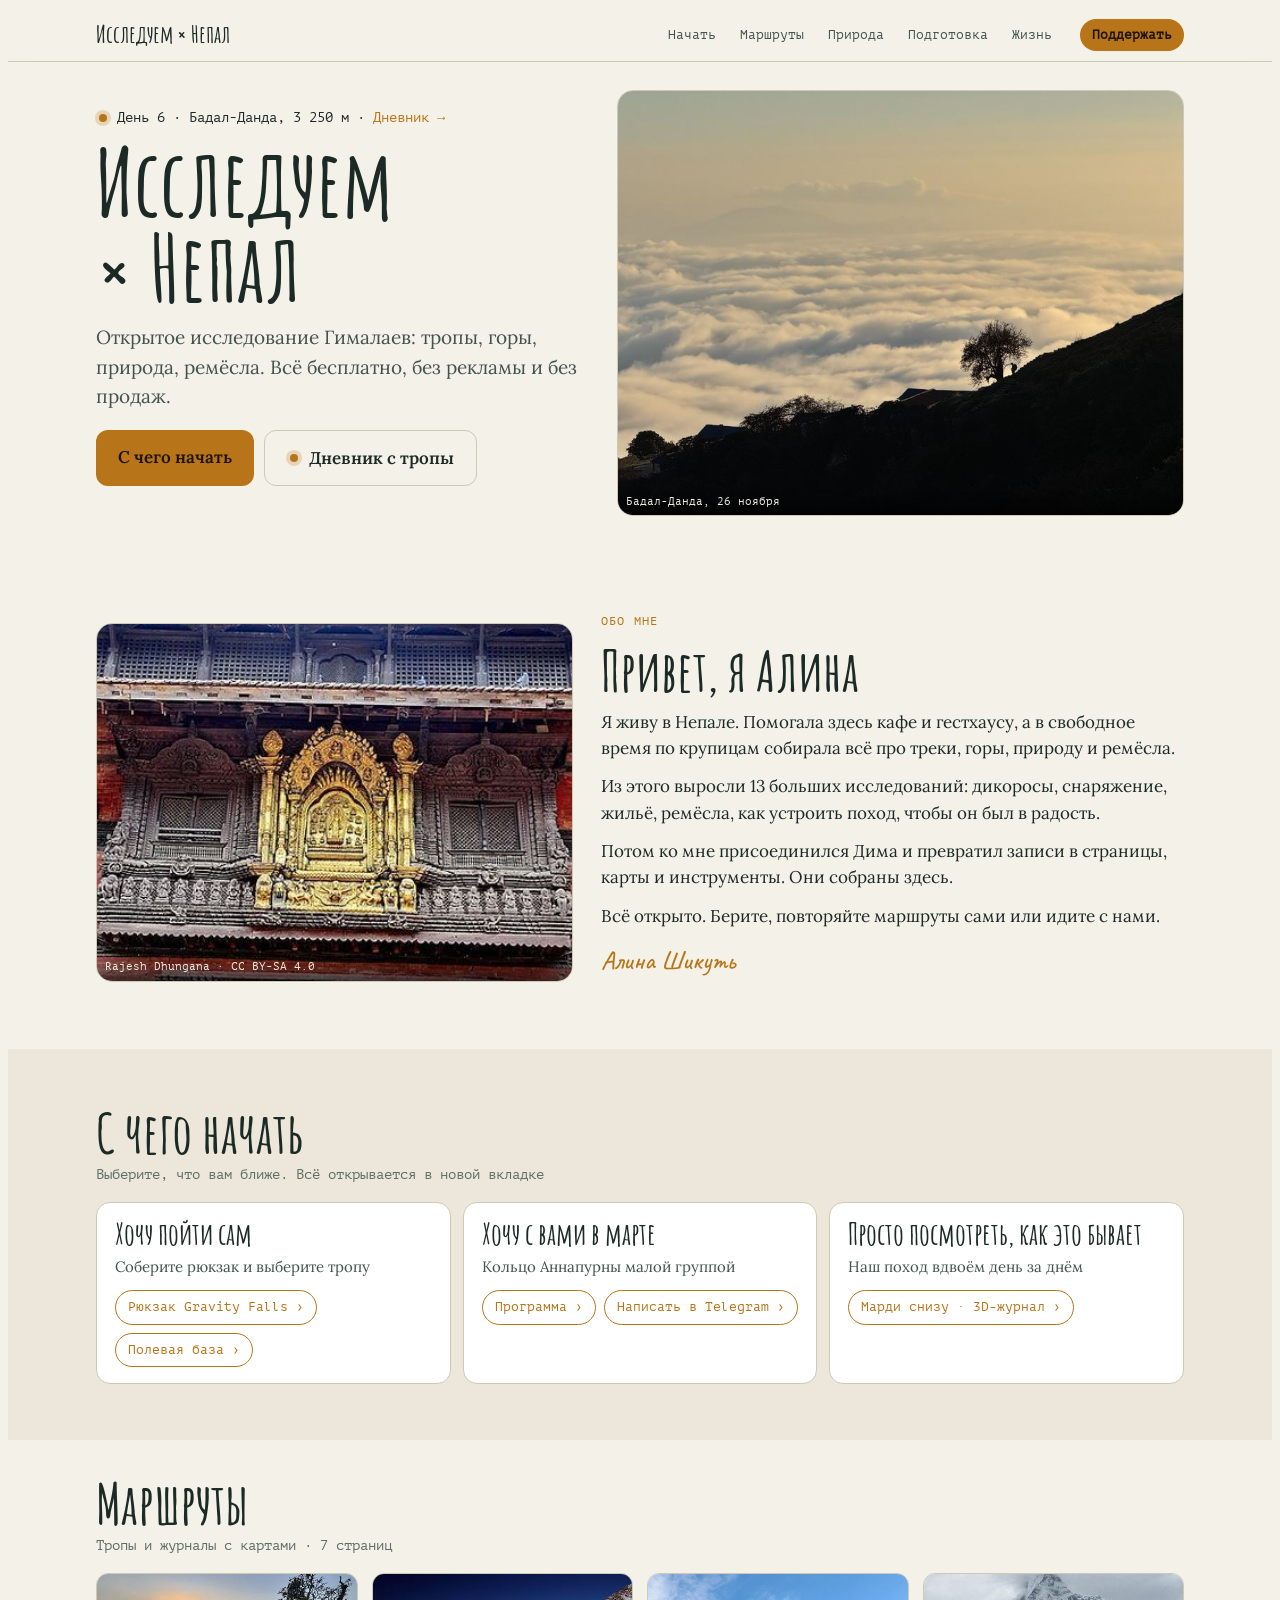
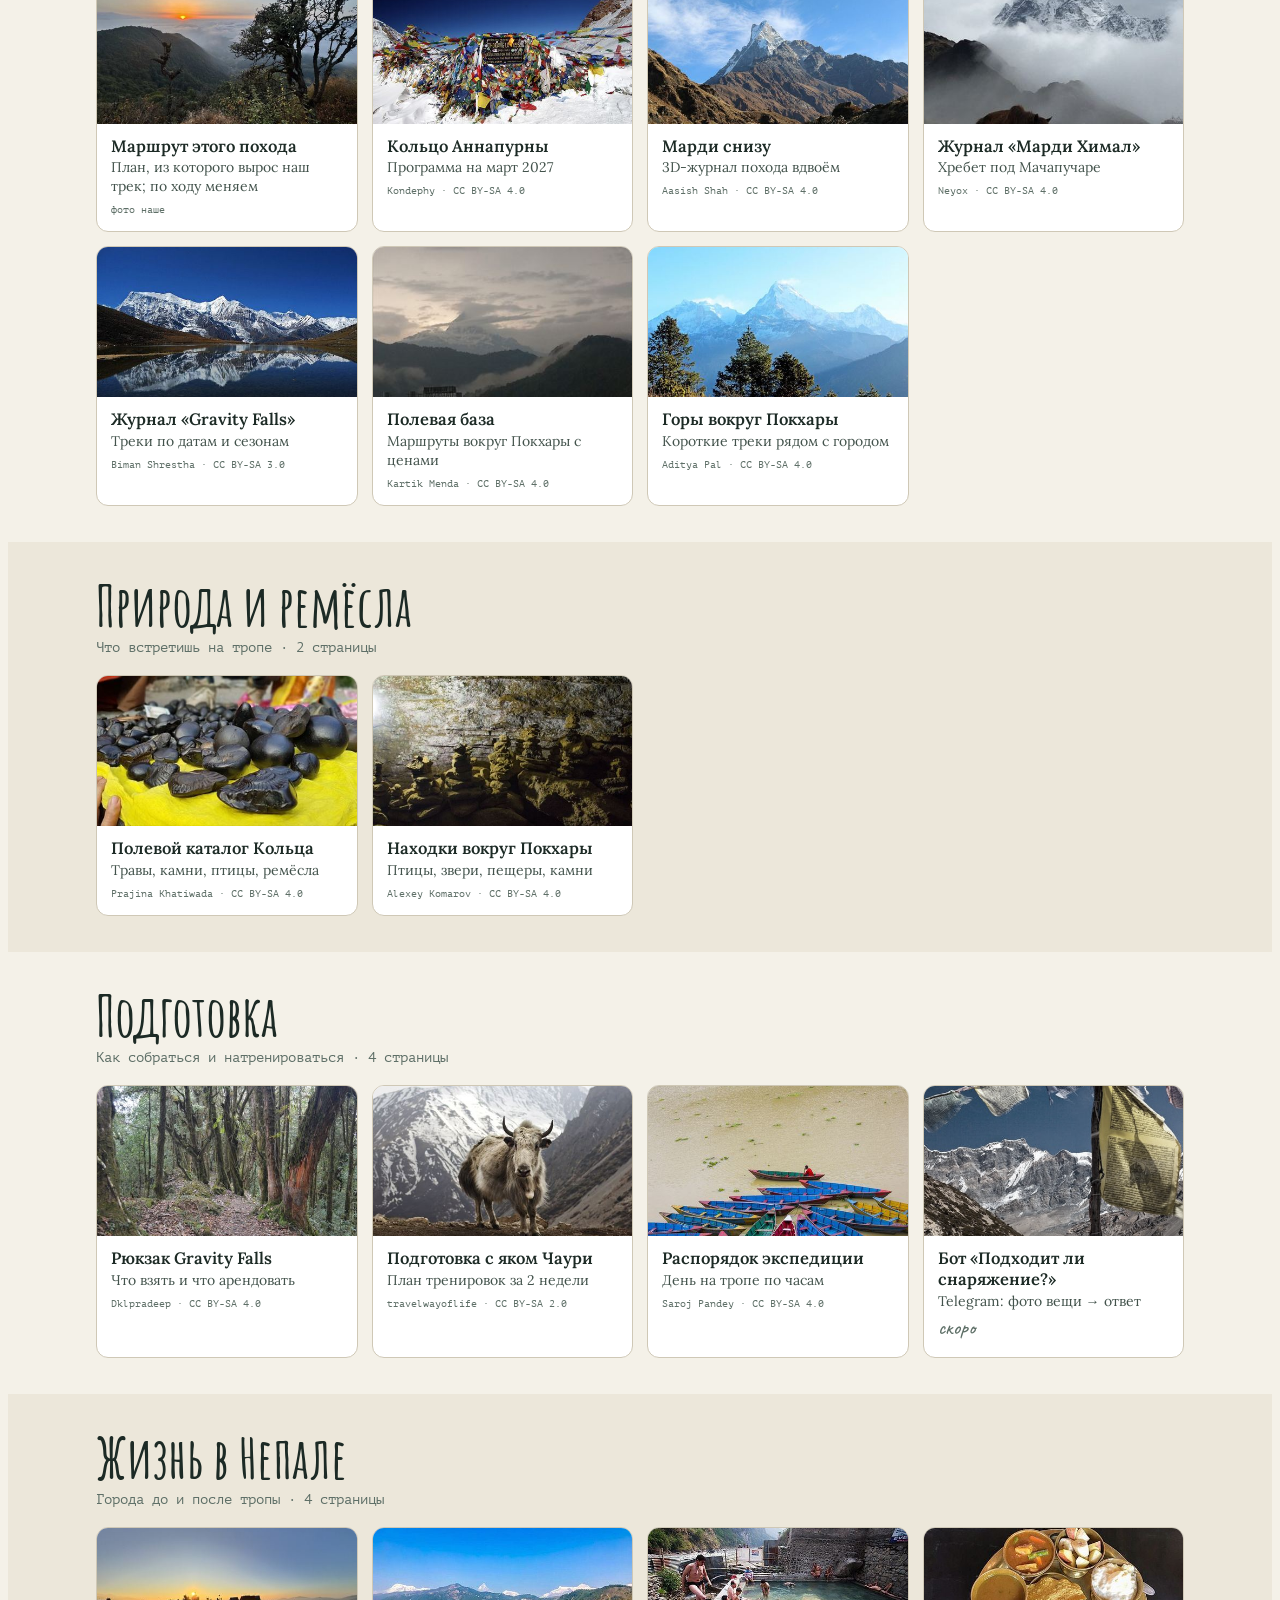
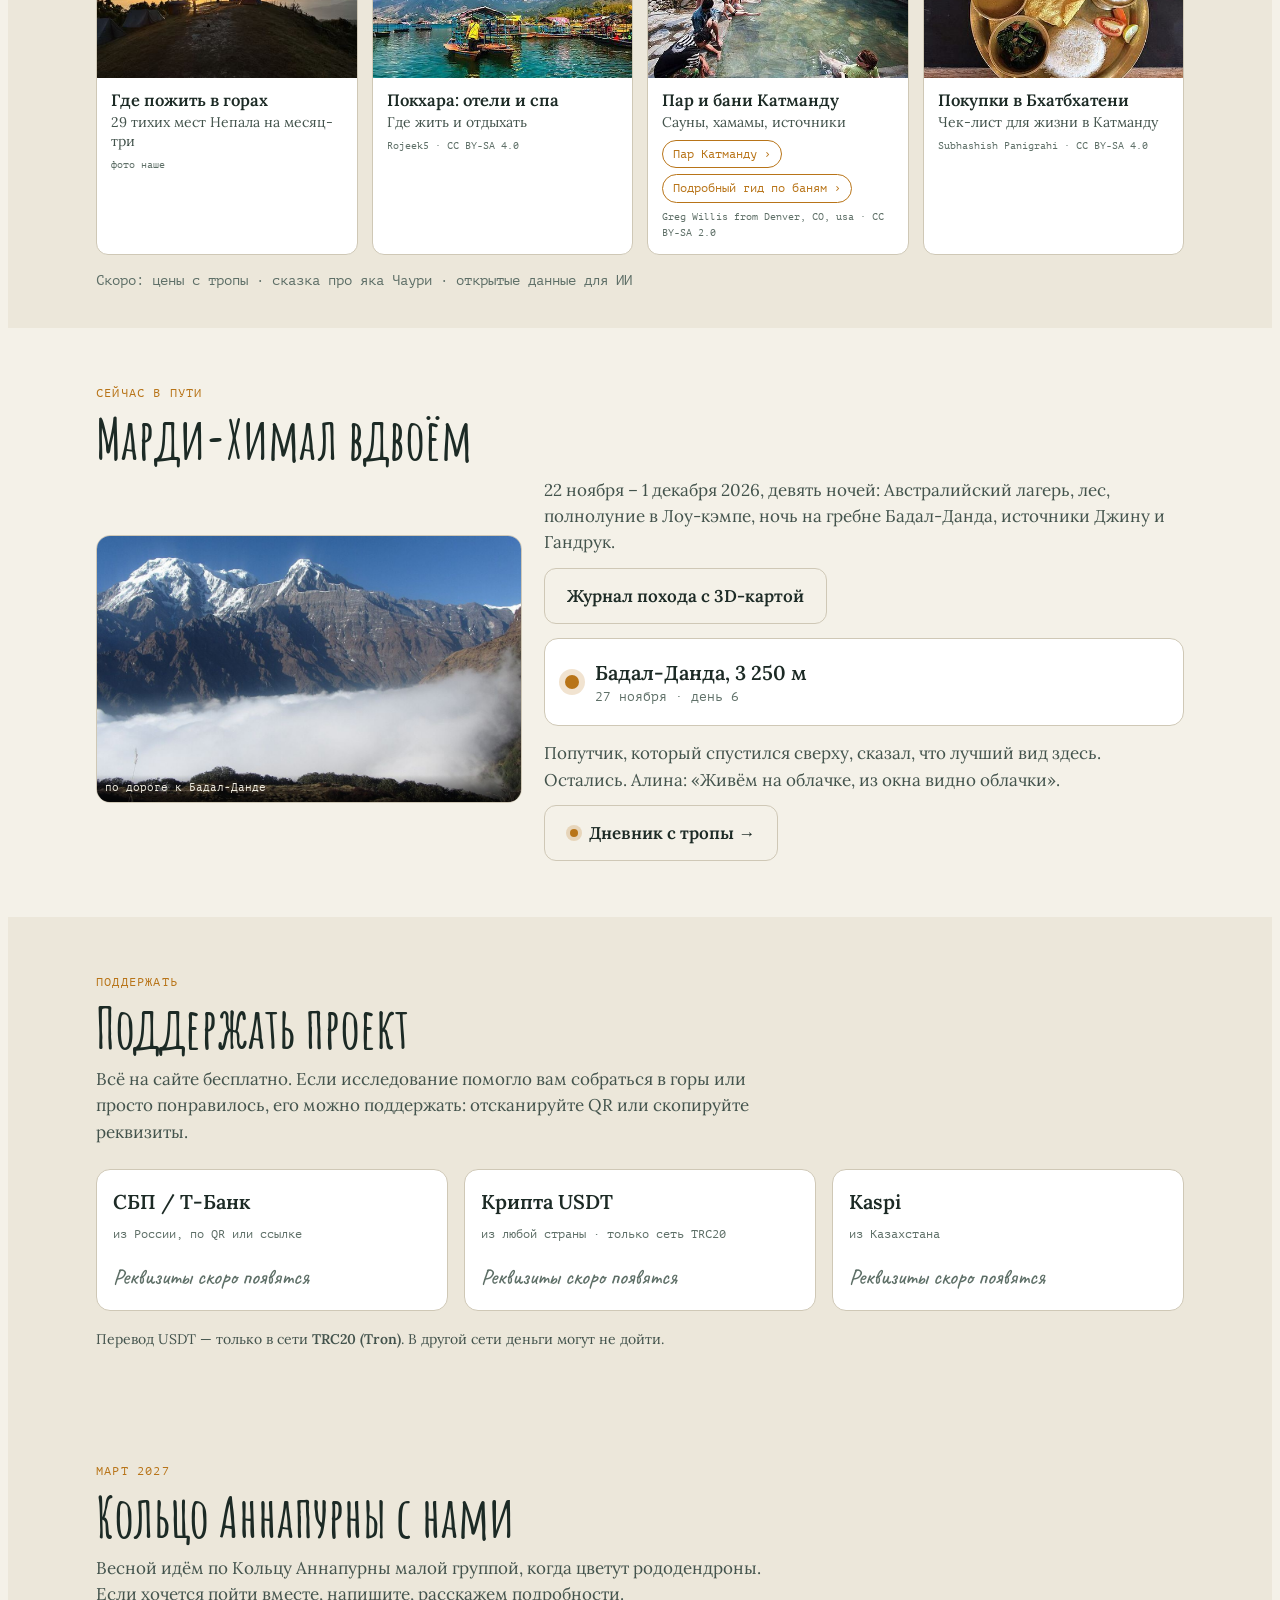
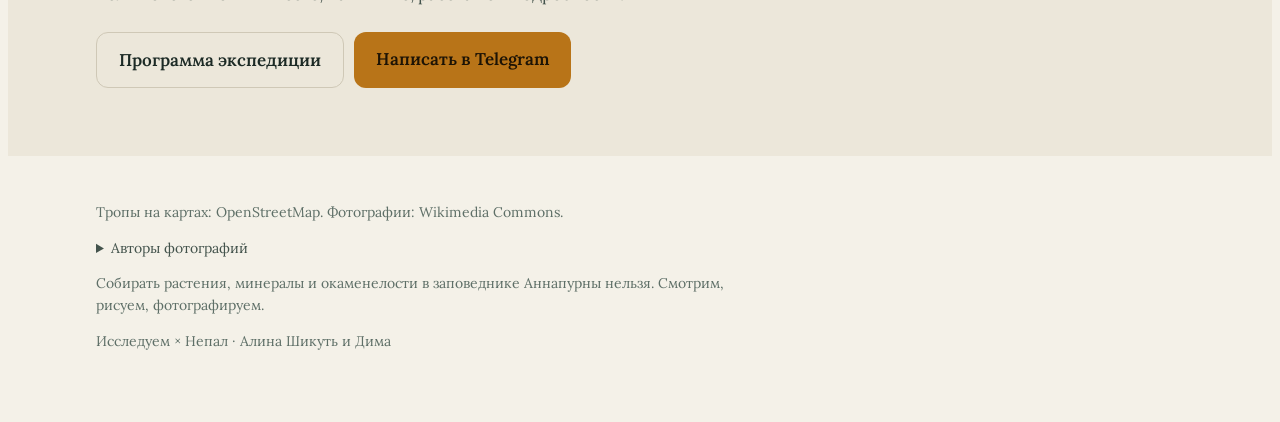
==== nepal/index.html @ 786facb7 "Исследуем × Непал: сайт, дневник с тропы, где пожить в горах Co-Authored-By: Claude Sonnet 5.5 <nore" ====
<!doctype html>
<html lang="ru">
<head>
<meta charset="utf-8">
<meta name="viewport" content="width=device-width, initial-scale=1, viewport-fit=cover">
<meta name="description" content="Открытое исследование Гималаев: тропы, горы, природа, ремёсла. Всё бесплатно, без рекламы и без продаж.">
<meta name="robots" content="noindex">
<meta name="theme-color" content="#F4F1E8">
<meta property="og:type" content="website">
<meta property="og:url" content="https://mrdmitrydouble.github.io/nine-nights/nepal/">
<meta property="og:title" content="Исследуем × Непал">
<meta property="og:description" content="Открытое исследование Гималаев: тропы, горы, природа, ремёсла. Всё бесплатно, без рекламы и без продаж.">
<meta property="og:image" content="https://mrdmitrydouble.github.io/nine-nights/nepal/og.png">
<meta property="og:image:width" content="1200">
<meta property="og:image:height" content="630">
<meta name="twitter:card" content="summary_large_image">
<link rel="preload" as="image" href="img/hero-800.jpg" imagesrcset="img/hero-800.jpg 800w, img/hero-1200.jpg 1200w" imagesizes="(max-width:760px) calc(100vw - 48px), 560px" fetchpriority="high">
<link rel="preload" as="font" type="font/woff2" href="fonts/lora-cyrillic-400-normal.woff2" crossorigin>
<link rel="preload" as="font" type="font/woff2" href="fonts/amatic-sc-cyrillic-700-normal.woff2" crossorigin>
<title>Исследуем × Непал</title>
<style>/* шрифты: Amatic SC, Lora, Caveat, PT Mono — npm @fontsource 5.3.0, SIL OFL 1.1 (fonts/OFL_*.txt) */
@font-face{font-family:'Amatic SC';font-style:normal;font-weight:400;font-display:swap;src:url(fonts/amatic-sc-cyrillic-400-normal.woff2) format('woff2');unicode-range:U+0301,U+0400-045F,U+0490-0491,U+04B0-04B1,U+2116}
@font-face{font-family:'Amatic SC';font-style:normal;font-weight:400;font-display:swap;src:url(fonts/amatic-sc-latin-400-normal.woff2) format('woff2');unicode-range:U+0000-00FF,U+0131,U+0152-0153,U+02BB-02BC,U+02C6,U+02DA,U+02DC,U+0304,U+0308,U+0329,U+2000-206F,U+20AC,U+2122,U+2191,U+2193,U+2212,U+2215,U+FEFF,U+FFFD}
@font-face{font-family:'Amatic SC';font-style:normal;font-weight:700;font-display:swap;src:url(fonts/amatic-sc-cyrillic-700-normal.woff2) format('woff2');unicode-range:U+0301,U+0400-045F,U+0490-0491,U+04B0-04B1,U+2116}
@font-face{font-family:'Amatic SC';font-style:normal;font-weight:700;font-display:swap;src:url(fonts/amatic-sc-latin-700-normal.woff2) format('woff2');unicode-range:U+0000-00FF,U+0131,U+0152-0153,U+02BB-02BC,U+02C6,U+02DA,U+02DC,U+0304,U+0308,U+0329,U+2000-206F,U+20AC,U+2122,U+2191,U+2193,U+2212,U+2215,U+FEFF,U+FFFD}
@font-face{font-family:'Lora';font-style:normal;font-weight:400;font-display:swap;src:url(fonts/lora-cyrillic-400-normal.woff2) format('woff2');unicode-range:U+0301,U+0400-045F,U+0490-0491,U+04B0-04B1,U+2116}
@font-face{font-family:'Lora';font-style:normal;font-weight:400;font-display:swap;src:url(fonts/lora-latin-400-normal.woff2) format('woff2');unicode-range:U+0000-00FF,U+0131,U+0152-0153,U+02BB-02BC,U+02C6,U+02DA,U+02DC,U+0304,U+0308,U+0329,U+2000-206F,U+20AC,U+2122,U+2191,U+2193,U+2212,U+2215,U+FEFF,U+FFFD}
@font-face{font-family:'Lora';font-style:normal;font-weight:600;font-display:swap;src:url(fonts/lora-cyrillic-600-normal.woff2) format('woff2');unicode-range:U+0301,U+0400-045F,U+0490-0491,U+04B0-04B1,U+2116}
@font-face{font-family:'Lora';font-style:normal;font-weight:600;font-display:swap;src:url(fonts/lora-latin-600-normal.woff2) format('woff2');unicode-range:U+0000-00FF,U+0131,U+0152-0153,U+02BB-02BC,U+02C6,U+02DA,U+02DC,U+0304,U+0308,U+0329,U+2000-206F,U+20AC,U+2122,U+2191,U+2193,U+2212,U+2215,U+FEFF,U+FFFD}
@font-face{font-family:'Lora';font-style:italic;font-weight:400;font-display:swap;src:url(fonts/lora-cyrillic-400-italic.woff2) format('woff2');unicode-range:U+0301,U+0400-045F,U+0490-0491,U+04B0-04B1,U+2116}
@font-face{font-family:'Lora';font-style:italic;font-weight:400;font-display:swap;src:url(fonts/lora-latin-400-italic.woff2) format('woff2');unicode-range:U+0000-00FF,U+0131,U+0152-0153,U+02BB-02BC,U+02C6,U+02DA,U+02DC,U+0304,U+0308,U+0329,U+2000-206F,U+20AC,U+2122,U+2191,U+2193,U+2212,U+2215,U+FEFF,U+FFFD}
@font-face{font-family:'Caveat';font-style:normal;font-weight:500;font-display:swap;src:url(fonts/caveat-cyrillic-500-normal.woff2) format('woff2');unicode-range:U+0301,U+0400-045F,U+0490-0491,U+04B0-04B1,U+2116}
@font-face{font-family:'Caveat';font-style:normal;font-weight:500;font-display:swap;src:url(fonts/caveat-latin-500-normal.woff2) format('woff2');unicode-range:U+0000-00FF,U+0131,U+0152-0153,U+02BB-02BC,U+02C6,U+02DA,U+02DC,U+0304,U+0308,U+0329,U+2000-206F,U+20AC,U+2122,U+2191,U+2193,U+2212,U+2215,U+FEFF,U+FFFD}
@font-face{font-family:'Caveat';font-style:normal;font-weight:700;font-display:swap;src:url(fonts/caveat-cyrillic-700-normal.woff2) format('woff2');unicode-range:U+0301,U+0400-045F,U+0490-0491,U+04B0-04B1,U+2116}
@font-face{font-family:'Caveat';font-style:normal;font-weight:700;font-display:swap;src:url(fonts/caveat-latin-700-normal.woff2) format('woff2');unicode-range:U+0000-00FF,U+0131,U+0152-0153,U+02BB-02BC,U+02C6,U+02DA,U+02DC,U+0304,U+0308,U+0329,U+2000-206F,U+20AC,U+2122,U+2191,U+2193,U+2212,U+2215,U+FEFF,U+FFFD}
@font-face{font-family:'PT Mono';font-style:normal;font-weight:400;font-display:swap;src:url(fonts/pt-mono-cyrillic-400-normal.woff2) format('woff2');unicode-range:U+0301,U+0400-045F,U+0490-0491,U+04B0-04B1,U+2116}
@font-face{font-family:'PT Mono';font-style:normal;font-weight:400;font-display:swap;src:url(fonts/pt-mono-latin-400-normal.woff2) format('woff2');unicode-range:U+0000-00FF,U+0131,U+0152-0153,U+02BB-02BC,U+02C6,U+02DA,U+02DC,U+0304,U+0308,U+0329,U+2000-206F,U+20AC,U+2122,U+2191,U+2193,U+2212,U+2215,U+FEFF,U+FFFD}
</style>
<style>
/* Layout: personal research hub — one long scroll, sticky nav, photo tiles in sections; mossy journal palette */
:root{
  --bg:#F4F1E8; --surface:#FFFFFF; --surface-2:#ECE7DA; --fg:#1C2A25; --soft:#43534C; --mist:#5E6F67; --line:#CFC8B6; --accent:#B87418; --accent-ink:#1C1305;
  --display:"Amatic SC","Lora",Georgia,serif; --body:"Lora",Georgia,serif; --mono:"PT Mono",ui-monospace,Menlo,monospace; --hand:"Caveat","Lora",cursive;
}
@media (prefers-color-scheme:dark){:root:not([data-theme="light"]){
  --bg:#0D1613; --surface:#15241F; --surface-2:#1C2F28; --fg:#EDEADF; --soft:#C9CDBF; --mist:#9DB2A6; --line:#3C5149; --accent:#E3A548; --accent-ink:#0D1613; color-scheme:dark}}
:root[data-theme="dark"]{--bg:#0D1613; --surface:#15241F; --surface-2:#1C2F28; --fg:#EDEADF; --soft:#C9CDBF; --mist:#9DB2A6; --line:#3C5149; --accent:#E3A548; --accent-ink:#0D1613; color-scheme:dark}
*{box-sizing:border-box}
body{background:var(--bg);color:var(--fg);font-family:var(--body);font-size:17px;line-height:1.55}
a{color:var(--accent)}
a:focus-visible,button:focus-visible{outline:2px solid var(--accent);outline-offset:3px}
.wrap{max-width:1120px;margin:0 auto;padding-left:max(16px,env(safe-area-inset-left,0px));padding-right:max(16px,env(safe-area-inset-right,0px))}
body::before{content:"";position:fixed;inset:0 0 auto;height:env(safe-area-inset-top,0px);z-index:10;background:var(--bg)}
nav.top{position:sticky;top:env(safe-area-inset-top,0px);z-index:9;background:color-mix(in srgb,var(--bg) 92%,transparent);backdrop-filter:blur(8px);border-bottom:1px solid var(--line)}
nav.top .wrap{display:flex;gap:6px 14px;align-items:center;padding-block:8px}
.nav-l{display:flex;gap:4px;align-items:center;overflow-x:auto;scrollbar-width:none;min-width:0;flex:1;justify-content:flex-end}
.nav-l::-webkit-scrollbar{display:none}
nav.top .brand{font-family:var(--display);font-size:24px;font-weight:700;color:var(--fg);text-decoration:none;flex:none;white-space:nowrap}
nav.top a.l{font-family:var(--mono);font-size:13px;color:var(--soft);text-decoration:none;white-space:nowrap;padding:6px 10px;border-radius:999px;flex:none}
nav.top a.l.on{background:var(--surface-2);color:var(--fg)}
nav.top a.l:hover{color:var(--accent)}
nav.top a.cta{flex:none;white-space:nowrap;margin-left:4px;font-family:var(--mono);font-size:13px;background:var(--accent);color:var(--accent-ink);padding:6px 12px;border-radius:999px;text-decoration:none;font-weight:700}
section{padding-block:56px}
h2{font-family:var(--display);font-size:clamp(38px,6vw,56px);line-height:1;margin:0 0 10px;font-weight:700;text-wrap:balance}
h3{text-wrap:balance}
.eyebrow{font-family:var(--mono);font-size:12px;letter-spacing:.1em;text-transform:uppercase;color:var(--accent);margin:0 0 8px}
.lead{color:var(--soft);max-width:62ch;margin:0 0 24px}
.hand{font-family:var(--hand);font-size:24px;color:var(--accent)}
/* hero */
.hero{padding-block:28px 40px}
.hero-grid{display:grid;grid-template-columns:minmax(0,1fr) minmax(0,1.15fr);gap:28px;align-items:center}
.hero h1{font-family:var(--display);font-size:clamp(48px,9vw,92px);line-height:.92;margin:6px 0 14px;font-weight:700;text-wrap:balance}
.hero .route{font-family:var(--mono);font-size:13.5px;color:var(--soft);line-height:1.7;margin:0 0 18px}
.hero .route b{color:var(--fg);font-weight:400}
.btn{display:inline-block;background:var(--accent);color:var(--accent-ink);font-weight:600;text-decoration:none;padding:14px 22px;border-radius:12px;font-size:17px}
.btn.ghost{background:transparent;color:var(--fg);border:1px solid var(--line)}
.btns{display:flex;flex-wrap:wrap;gap:10px;margin:6px 0 12px}
.hero .note{font-size:14.5px;color:var(--mist);max-width:46ch}
.hero figure{margin:0;position:relative;border-radius:16px;overflow:hidden;border:1px solid var(--line)}
.hero figure img{display:block;width:100%;aspect-ratio:4/3;object-fit:cover;max-width:100%}
.cr{display:block;font-family:var(--mono);font-size:10.5px;color:var(--mist);text-decoration:none;padding:5px 8px}
.hero .cr{position:absolute;left:0;right:0;bottom:0;background:linear-gradient(transparent,rgba(0,0,0,.7));color:#EDEADF}
/* support */
#support{background:var(--surface-2)}
.pays{display:grid;grid-template-columns:repeat(auto-fit,minmax(min(100%,230px),1fr));gap:16px}
.pay{background:var(--surface);border:1px solid var(--line);border-radius:14px;padding:16px;display:flex;flex-direction:column;gap:8px;min-width:0}
.pay h3{margin:0;font-size:20px}
.pay .who{margin:0;font-family:var(--mono);font-size:12px;color:var(--mist)}
.qr{align-self:center;background:#fff;padding:10px;border-radius:10px;line-height:0}
.qr:empty{display:none}
.qr img,.qr canvas{width:168px!important;height:168px!important;max-width:100%}
.val{margin:0;min-width:0}
.val code{display:block;font-family:var(--mono);font-size:12.5px;word-break:break-all;background:var(--surface-2);padding:8px 10px;border-radius:8px;user-select:all}
.val code:empty{display:none}
.pay-btns{display:flex;gap:8px;flex-wrap:wrap}
.btn-s{border:1px solid var(--accent);background:transparent;color:var(--accent);border-radius:999px;padding:7px 14px;font-family:var(--mono);font-size:12.5px;cursor:pointer;text-decoration:none}
.btn-s:hover{background:color-mix(in srgb,var(--accent) 14%,transparent)}
.soon{margin:auto 0 0;font-family:var(--hand);font-size:22px;color:var(--mist)}
.pay.ready .soon{display:none}
.pay:not(.ready) .pay-btns{display:none}
.trc{margin:18px 0 0;font-size:14px;color:var(--soft)}
/* status */
.status{background:var(--surface);border:1px solid var(--line);border-radius:14px;padding:18px 20px;display:flex;gap:16px;align-items:center;flex-wrap:wrap}
.status .dot{width:14px;height:14px;border-radius:50%;background:var(--accent);box-shadow:0 0 0 6px color-mix(in srgb,var(--accent) 20%,transparent);flex:none}
.status p{margin:0}
.status .st-place{font-size:20px;font-weight:600}
.status .st-meta{font-family:var(--mono);font-size:12.5px;color:var(--mist)}
/* days */
.days{display:grid;grid-template-columns:repeat(auto-fill,minmax(min(100%,300px),1fr));gap:18px}
.day{background:var(--surface);border:1px solid var(--line);border-radius:14px;overflow:hidden;display:flex;flex-direction:column;min-width:0}
.day figure{margin:0}
.day img{display:block;width:100%;aspect-ratio:4/3;object-fit:cover;max-width:100%}
.day-in{padding:12px 16px 16px}
.dd{margin:0;font-family:var(--mono);font-size:12.5px;color:var(--accent)}
.day h3{margin:2px 0 4px;font-size:19px}
.dm{margin:0 0 6px;font-family:var(--mono);font-size:12px;color:var(--mist)}
.day-in p:last-child{margin:0;color:var(--soft);font-size:15.5px}
/* shelf */
.sh-group{margin-bottom:26px}
.sh-group h3{font-family:var(--mono);font-size:13px;letter-spacing:.08em;text-transform:uppercase;color:var(--accent);font-weight:400;margin:0 0 10px}
.sh-grid{display:grid;grid-template-columns:repeat(auto-fill,minmax(min(100%,250px),1fr));gap:12px}
.sh{display:flex;flex-direction:column;gap:4px;background:var(--surface);border:1px solid var(--line);border-radius:12px;padding:14px;text-decoration:none;color:var(--fg);min-width:0}
.sh:hover{border-color:var(--accent)}
.sh b{font-size:17px}.sh span{font-size:14.5px;color:var(--soft)}.sh i{font-style:normal;font-family:var(--mono);font-size:12px;color:var(--accent);margin-top:4px}
/* march */
#march{background:var(--surface-2)}
.march{display:grid;grid-template-columns:repeat(auto-fit,minmax(min(100%,280px),1fr));gap:16px}
.box{background:var(--surface);border:1px solid var(--line);border-radius:14px;padding:18px;display:flex;flex-direction:column;gap:10px}
.box h3{margin:0;font-size:22px}.box p{margin:0;color:var(--soft)}
.box .btn{align-self:flex-start;font-size:15px;padding:10px 16px}
footer{padding-block:32px 48px;color:var(--mist);font-size:14px}
footer p{max-width:72ch}
@media (max-width:760px){.hero-grid{grid-template-columns:minmax(0,1fr)}.hero figure{order:-1}section{padding-block:40px}}
@media (prefers-reduced-motion:reduce){html{scroll-behavior:auto}}
html{scroll-behavior:smooth}
section[id]{scroll-margin-top:96px}
.pnote{margin:6px 0 0;font-size:13px;color:var(--soft)}

/* about */
.about-grid{display:grid;grid-template-columns:minmax(0,.9fr) minmax(0,1.1fr);gap:28px;align-items:center}
.about-grid figure{margin:0;border-radius:16px;overflow:hidden;border:1px solid var(--line);position:relative}
.about-grid figure img{display:block;width:100%;aspect-ratio:4/3;object-fit:cover;max-width:100%}
.about-grid figure .cr{position:absolute;left:0;right:0;bottom:0;background:linear-gradient(transparent,rgba(0,0,0,.7));color:#EDEADF}
.about-text p{margin:0 0 12px;max-width:60ch}
.about-text .sign{font-family:var(--hand);font-size:26px;color:var(--accent);margin-top:4px}
/* start */
#start{background:var(--surface-2)}
.starts{display:grid;grid-template-columns:repeat(auto-fit,minmax(min(100%,250px),1fr));gap:12px}
.st{background:var(--surface);border:1px solid var(--line);border-radius:14px;padding:16px 18px;display:flex;flex-direction:column;gap:6px;min-width:0}
.st h3{margin:0;font-family:var(--display);font-size:30px;line-height:1;font-weight:700}
.st p{margin:0;color:var(--soft);font-size:15px}
.st-l{display:flex;flex-wrap:wrap;gap:8px;margin-top:6px}
.st-l a,.chip{font-family:var(--mono);font-size:13px;color:var(--accent);text-decoration:none;border:1px solid var(--accent);border-radius:999px;padding:6px 12px;white-space:nowrap}
.st-l a:hover,.chip:hover{background:color-mix(in srgb,var(--accent) 14%,transparent)}
/* library */
.lib{padding-block:36px}
.lib:nth-of-type(even){background:var(--surface-2)}
.sec-h{margin-bottom:16px}
.sec-h h2{margin-bottom:4px}
.sec-h .lead{margin:0;font-family:var(--mono);font-size:13.5px;color:var(--mist)}
.rows{display:grid;grid-template-columns:minmax(0,1fr);gap:8px}
.row{display:flex;align-items:center;gap:12px;background:var(--surface);border:1px solid var(--line);border-radius:12px;padding:8px 10px 8px 8px;text-decoration:none;color:var(--fg);min-width:0}
a.row:hover{border-color:var(--accent)}
.r-img{flex:none;width:72px;height:72px;border-radius:8px;overflow:hidden;background:var(--surface-2)}
.r-img img{display:block;width:100%;height:100%;object-fit:cover}
.r-t{display:flex;flex-direction:column;gap:2px;min-width:0;flex:1}
.r-t b{font-size:16.5px;line-height:1.25}
.r-t>span:not(.chips):not(.r-cr){font-size:14px;color:var(--soft);line-height:1.35}
.chips{display:flex;flex-wrap:wrap;gap:6px;margin-top:6px}
.chip{font-size:12px;padding:4px 10px}
.chev{flex:none;font-size:26px;color:var(--accent);line-height:1;padding-right:4px}
.r-soon{font-style:normal;font-family:var(--hand);font-size:20px;color:var(--mist)}
.row.is-soon .r-img img{filter:grayscale(.6)}
.r-cr{display:none;font-family:var(--mono);font-size:10px;color:var(--mist);margin-top:4px}
@media (min-width:760px){
  .rows{grid-template-columns:repeat(auto-fill,minmax(250px,1fr));gap:14px}
  .row{flex-direction:column;align-items:stretch;padding:0;overflow:hidden;gap:0}
  .r-img{width:100%;height:150px;border-radius:0}
  .r-t{padding:12px 14px 14px}
  .chev{display:none}
  .r-cr{display:block}
}
.credits{margin-top:10px}.credits summary{cursor:pointer;color:var(--soft)}
.credits ul{margin:8px 0 0;padding-left:18px;font-size:12.5px;columns:2 260px}
/* now */
.now-grid{display:grid;grid-template-columns:minmax(0,.8fr) minmax(0,1.2fr);gap:22px;align-items:center}
.now-grid figure{margin:0;border-radius:14px;overflow:hidden;border:1px solid var(--line);position:relative}
.now-grid figure img{display:block;width:100%;aspect-ratio:16/10;object-fit:cover;max-width:100%}
.now-grid figure .cr{position:absolute;left:0;right:0;bottom:0;background:linear-gradient(transparent,rgba(0,0,0,.7));color:#EDEADF}
.now-grid .status{margin-top:14px}
@media (max-width:760px){.about-grid,.now-grid{grid-template-columns:minmax(0,1fr)}}
@media (max-width:640px){nav.top .wrap{flex-wrap:wrap;gap:2px 10px}.nav-l{order:3;flex-basis:100%;justify-content:flex-start;margin:0 -6px}nav.top .brand{font-size:22px}nav.top a.cta{margin-left:auto}}
/* вход Алины v4: только новые элементы, значения — её токены */
.trail-line{display:flex;gap:10px;align-items:center;margin:0 0 12px;font-family:var(--mono);font-size:14px;line-height:1.45;color:var(--fg);text-decoration:none}
.trail-line .dot,.btn-live .dot{width:8px;height:8px;border-radius:50%;background:var(--accent);box-shadow:0 0 0 4px color-mix(in srgb,var(--accent) 22%,transparent);flex:none;margin-left:3px}
.trail-line .tl-t{white-space:nowrap;min-width:0;overflow:hidden;text-overflow:ellipsis}
.trail-line b{font-weight:400;color:var(--accent)}
.trail-line:hover b{text-decoration:underline}
.btn-live{display:inline-flex;align-items:center;gap:11px}
@media (max-width:760px){.trail-line{margin-top:-16px}}
@media (max-width:399px){.trail-line .tl-h{display:none}}
.now-day{margin:14px 0 12px;color:var(--soft)}
.soon-line{margin:16px 0 0;font-family:var(--mono);font-size:13.5px;color:var(--mist)}
.hero figure img,.about-grid figure img,.now-grid figure img{height:auto} /* у файлов выпуска есть width/height: высоту даёт её aspect-ratio */
</style>

</head>
<body>
<nav class="top" aria-label="Разделы"><div class="wrap">
  <a class="brand" href="#top">Исследуем × Непал</a>
  <div class="nav-l"><a class="l" href="#start">Начать</a><a class="l" href="#routes">Маршруты</a><a class="l" href="#nature">Природа</a><a class="l" href="#prep">Подготовка</a><a class="l" href="#life">Жизнь</a></div>
  <a class="cta" href="#support">Поддержать</a>
</div></nav>

<header class="hero" id="top"><div class="wrap hero-grid">
  <div>
    <a class="trail-line" href="https://mrdmitrydouble.github.io/nine-nights/nepal/dnevnik/" target="_blank" rel="noopener"><span class="dot" aria-hidden="true"></span><span class="tl-t">День 6 · Бадал-Данда<span class="tl-h">, 3 250 м</span> · <b>Дневник →</b></span></a>
    <h1>Исследуем × Непал</h1>
    <p class="note" style="font-size:19px;color:var(--soft);max-width:44ch;margin:0 0 18px">Открытое исследование Гималаев: тропы, горы, природа, ремёсла. Всё бесплатно, без рекламы и без продаж.</p>
    <div class="btns"><a class="btn" href="#start">С чего начать</a><a class="btn ghost btn-live" href="https://mrdmitrydouble.github.io/nine-nights/nepal/dnevnik/" target="_blank" rel="noopener"><span class="dot" aria-hidden="true"></span>Дневник с тропы</a></div>
  </div>
  <figure><img src="img/hero-1200.jpg" srcset="img/hero-800.jpg 800w, img/hero-1200.jpg 1200w" sizes="(max-width:760px) calc(100vw - 48px), 560px" width="1200" height="900" fetchpriority="high" decoding="async" alt="Море облаков под гребнем Бадал-Данды на закате"><span class="cr">Бадал-Данда, 26 ноября</span></figure>
</div></header>

<section id="about"><div class="wrap about-grid">
  <figure><img src="img/about.jpg" width="480" height="314" alt="Резьба по дереву в Патане" loading="lazy" decoding="async"><a class="cr" href="https://commons.wikimedia.org/wiki/File:Wood_Carving_Patan_Durbar_Gate_Window_Patan_Durbar_Square_Patan_Lalitpur_Nepal_Rajesh_Dhungana.jpg" target="_blank" rel="noopener">Rajesh Dhungana · CC BY-SA 4.0</a></figure>
  <div class="about-text">
    <p class="eyebrow">Обо мне</p>
    <h2>Привет, я Алина</h2>
    <p>Я живу в Непале. Помогала здесь кафе и гестхаусу, а в свободное время по крупицам собирала всё про треки, горы, природу и ремёсла.</p>
    <p>Из этого выросли 13 больших исследований: дикоросы, снаряжение, жильё, ремёсла, как устроить поход, чтобы он был в радость.</p>
    <p>Потом ко мне присоединился Дима и превратил записи в страницы, карты и инструменты. Они собраны здесь.</p>
    <p>Всё открыто. Берите, повторяйте маршруты сами или идите с нами.</p>
    <p class="sign">Алина Шикуть</p>
  </div>
</div></section>

<section id="start"><div class="wrap">
  <div class="sec-h"><h2>С чего начать</h2><p class="lead">Выберите, что вам ближе. Всё открывается в новой вкладке</p></div>
  <div class="starts"><article class="st"><h3>Хочу пойти сам</h3><p>Соберите рюкзак и выберите тропу</p><div class="st-l"><a href="https://claude.ai/artifact/JM2zpRTGBne9FxUzZtaZBa" target="_blank" rel="noopener">Рюкзак Gravity Falls ›</a><a href="https://claude.ai/artifact/6b4HeGeCfMFoc9yg49GsWh" target="_blank" rel="noopener">Полевая база ›</a></div></article><article class="st"><h3>Хочу с вами в марте</h3><p>Кольцо Аннапурны малой группой</p><div class="st-l"><a href="https://claude.ai/artifact/NidhGfYQPack7SXa8nj7V2" target="_blank" rel="noopener">Программа ›</a><a href="https://t.me/ashikut" target="_blank" rel="noopener">Написать в Telegram ›</a></div></article><article class="st"><h3>Просто посмотреть, как это бывает</h3><p>Наш поход вдвоём день за днём</p><div class="st-l"><a href="https://claude.ai/artifact/BsD2Wb9hThEWbv5UFD1Yqw" target="_blank" rel="noopener">Марди снизу · 3D-журнал ›</a></div></article></div>
</div></section>

<section id="routes" class="lib"><div class="wrap"><div class="sec-h"><h2>Маршруты</h2><p class="lead">Тропы и журналы с картами · 7 страниц</p></div><div class="rows"><a class="row" href="https://mrdmitrydouble.github.io/nine-nights/" target="_blank" rel="noopener"><span class="r-img"><img src="img/s_route.jpg" alt="" loading="lazy" width="72" height="72" decoding="async"></span><span class="r-t"><b>Маршрут этого похода</b><span>План, из которого вырос наш трек; по ходу меняем</span><span class="r-cr">фото наше</span></span><span class="chev" aria-hidden="true">›</span></a><a class="row" href="https://claude.ai/artifact/NidhGfYQPack7SXa8nj7V2" target="_blank" rel="noopener"><span class="r-img"><img src="img/t_thorong.jpg" alt="" loading="lazy" width="72" height="72" decoding="async"></span><span class="r-t"><b>Кольцо Аннапурны</b><span>Программа на март 2027</span><span class="r-cr">Kondephy · CC BY-SA 4.0</span></span><span class="chev" aria-hidden="true">›</span></a><a class="row" href="https://claude.ai/artifact/BsD2Wb9hThEWbv5UFD1Yqw" target="_blank" rel="noopener"><span class="r-img"><img src="img/t_mardi.jpg" alt="" loading="lazy" width="72" height="72" decoding="async"></span><span class="r-t"><b>Марди снизу</b><span>3D-журнал похода вдвоём</span><span class="r-cr">Aasish Shah · CC BY-SA 4.0</span></span><span class="chev" aria-hidden="true">›</span></a><a class="row" href="https://claude.ai/artifact/72KuuEgcydbSDrLCQW67UK" target="_blank" rel="noopener"><span class="r-img"><img src="img/t_mardi2.jpg" alt="" loading="lazy" width="72" height="72" decoding="async"></span><span class="r-t"><b>Журнал «Марди Химал»</b><span>Хребет под Мачапучаре</span><span class="r-cr">Neyox · CC BY-SA 4.0</span></span><span class="chev" aria-hidden="true">›</span></a><a class="row" href="https://claude.ai/artifact/FsyjH4x5zjzq6Y9RTC5QqF" target="_blank" rel="noopener"><span class="r-img"><img src="img/t_icelake.jpg" alt="" loading="lazy" width="72" height="72" decoding="async"></span><span class="r-t"><b>Журнал «Gravity Falls»</b><span>Треки по датам и сезонам</span><span class="r-cr">Biman Shrestha · CC BY-SA 3.0</span></span><span class="chev" aria-hidden="true">›</span></a><a class="row" href="https://claude.ai/artifact/6b4HeGeCfMFoc9yg49GsWh" target="_blank" rel="noopener"><span class="r-img"><img src="img/t_pokhara.jpg" alt="" loading="lazy" width="72" height="72" decoding="async"></span><span class="r-t"><b>Полевая база</b><span>Маршруты вокруг Покхары с ценами</span><span class="r-cr">Kartik Menda · CC BY-SA 4.0</span></span><span class="chev" aria-hidden="true">›</span></a><a class="row" href="https://claude.ai/artifact/HYGJoqaAnNgrfCG9BYvpuJ" target="_blank" rel="noopener"><span class="r-img"><img src="img/t_poon.jpg" alt="" loading="lazy" width="72" height="72" decoding="async"></span><span class="r-t"><b>Горы вокруг Покхары</b><span>Короткие треки рядом с городом</span><span class="r-cr">Aditya Pal · CC BY-SA 4.0</span></span><span class="chev" aria-hidden="true">›</span></a></div></div></section>
<section id="nature" class="lib"><div class="wrap"><div class="sec-h"><h2>Природа и ремёсла</h2><p class="lead">Что встретишь на тропе · 2 страницы</p></div><div class="rows"><a class="row" href="https://claude.ai/artifact/YRCSYUMLH7T6pF95y4EJgd" target="_blank" rel="noopener"><span class="r-img"><img src="img/t_shaligram.jpg" alt="" loading="lazy" width="72" height="72" decoding="async"></span><span class="r-t"><b>Полевой каталог Кольца</b><span>Травы, камни, птицы, ремёсла</span><span class="r-cr">Prajina Khatiwada · CC BY-SA 4.0</span></span><span class="chev" aria-hidden="true">›</span></a><a class="row" href="https://claude.ai/artifact/UXEuT1vLNvHqEqRHcgsjcL" target="_blank" rel="noopener"><span class="r-img"><img src="img/t_cave.jpg" alt="" loading="lazy" width="72" height="72" decoding="async"></span><span class="r-t"><b>Находки вокруг Покхары</b><span>Птицы, звери, пещеры, камни</span><span class="r-cr">Alexey Komarov · CC BY-SA 4.0</span></span><span class="chev" aria-hidden="true">›</span></a></div></div></section>
<section id="prep" class="lib"><div class="wrap"><div class="sec-h"><h2>Подготовка</h2><p class="lead">Как собраться и натренироваться · 4 страницы</p></div><div class="rows"><a class="row" href="https://claude.ai/artifact/JM2zpRTGBne9FxUzZtaZBa" target="_blank" rel="noopener"><span class="r-img"><img src="img/t_trail.jpg" alt="" loading="lazy" width="72" height="72" decoding="async"></span><span class="r-t"><b>Рюкзак Gravity Falls</b><span>Что взять и что арендовать</span><span class="r-cr">Dklpradeep · CC BY-SA 4.0</span></span><span class="chev" aria-hidden="true">›</span></a><a class="row" href="https://claude.ai/artifact/PtQWvGojeF1QBxg1QBUenc" target="_blank" rel="noopener"><span class="r-img"><img src="img/t_yak.jpg" alt="" loading="lazy" width="72" height="72" decoding="async"></span><span class="r-t"><b>Подготовка с яком Чаури</b><span>План тренировок за 2 недели</span><span class="r-cr">travelwayoflife · CC BY-SA 2.0</span></span><span class="chev" aria-hidden="true">›</span></a><a class="row" href="https://claude.ai/artifact/5BUNCDcED4DNApEiP3XbJK" target="_blank" rel="noopener"><span class="r-img"><img src="img/t_boats.jpg" alt="" loading="lazy" width="72" height="72" decoding="async"></span><span class="r-t"><b>Распорядок экспедиции</b><span>День на тропе по часам</span><span class="r-cr">Saroj Pandey · CC BY-SA 4.0</span></span><span class="chev" aria-hidden="true">›</span></a><div class="row is-soon"><span class="r-img"><img src="img/t_flags.jpg" alt="" loading="lazy" width="72" height="72" decoding="async"></span><span class="r-t"><b>Бот «Подходит ли снаряжение?»</b><span>Telegram: фото вещи → ответ</span><i class="r-soon">скоро</i></span></div></div></div></section>
<section id="life" class="lib"><div class="wrap"><div class="sec-h"><h2>Жизнь в Непале</h2><p class="lead">Города до и после тропы · 4 страницы</p></div><div class="rows"><a class="row" href="https://mrdmitrydouble.github.io/nine-nights/nepal/gde-pozhit/" target="_blank" rel="noopener"><span class="r-img"><img src="img/s_live.jpg" alt="" loading="lazy" width="72" height="72" decoding="async"></span><span class="r-t"><b>Где пожить в горах</b><span>29 тихих мест Непала на месяц-три</span><span class="r-cr">фото наше</span></span><span class="chev" aria-hidden="true">›</span></a><a class="row" href="https://claude.ai/artifact/McweZsv6Gu82xCTLVFaZ5H" target="_blank" rel="noopener"><span class="r-img"><img src="img/t_pokhara2.jpg" alt="" loading="lazy" width="72" height="72" decoding="async"></span><span class="r-t"><b>Покхара: отели и спа</b><span>Где жить и отдыхать</span><span class="r-cr">Rojeek5 · CC BY-SA 4.0</span></span><span class="chev" aria-hidden="true">›</span></a><div class="row multi"><span class="r-img"><img src="img/t_tatopani.jpg" alt="" loading="lazy" width="72" height="72" decoding="async"></span><span class="r-t"><b>Пар и бани Катманду</b><span>Сауны, хамамы, источники</span><span class="chips"><a class="chip" href="https://claude.ai/artifact/PGckqE16pdSpKdTp5oKpvy" target="_blank" rel="noopener">Пар Катманду ›</a><a class="chip" href="https://claude.ai/artifact/WBqNbYVgxKVj5rdy74dwQX" target="_blank" rel="noopener">Подробный гид по баням ›</a></span><span class="r-cr">Greg Willis from Denver, CO, usa · CC BY-SA 2.0</span></span></div><a class="row" href="https://claude.ai/artifact/NGPqWWuf47uv5jgazuhsM9" target="_blank" rel="noopener"><span class="r-img"><img src="img/t_dalbhat.jpg" alt="" loading="lazy" width="72" height="72" decoding="async"></span><span class="r-t"><b>Покупки в Бхатбхатени</b><span>Чек-лист для жизни в Катманду</span><span class="r-cr">Subhashish Panigrahi · CC BY-SA 4.0</span></span><span class="chev" aria-hidden="true">›</span></a></div><p class="soon-line">Скоро: цены с тропы · сказка про яка Чаури · открытые данные для ИИ</p></div></section>

<section id="now"><div class="wrap">
  <p class="eyebrow">Сейчас в пути</p>
  <h2>Марди-Химал вдвоём</h2>
  <div class="now-grid">
    <figure><img src="img/now.jpg" width="1200" height="674" width="1200" height="675" alt="Тропа к Бадал-Данде над морем облаков, впереди снежная вершина" loading="lazy" decoding="async"><span class="cr">по дороге к Бадал-Данде</span></figure>
    <div>
      <p style="margin:0 0 12px;color:var(--soft)">22 ноября – 1 декабря 2026, девять ночей: Австралийский лагерь, лес, полнолуние в Лоу-кэмпе, ночь на гребне Бадал-Данда, источники Джину и Гандрук.</p>
      <a class="btn ghost" href="https://claude.ai/artifact/BsD2Wb9hThEWbv5UFD1Yqw" target="_blank" rel="noopener">Журнал похода с 3D-картой</a>
      <div class="status" id="status"><span class="dot" aria-hidden="true"></span><div><p class="st-place" id="st-place">Скоро начнём отмечать, где мы</p><p class="st-meta" id="st-meta">Выходим на тропу 22 ноября</p></div></div>
      <p class="now-day">Попутчик, который спустился сверху, сказал, что лучший вид здесь. Остались. Алина: «Живём на облачке, из окна видно облачки».</p>
      <a class="btn ghost btn-live" href="https://mrdmitrydouble.github.io/nine-nights/nepal/dnevnik/" target="_blank" rel="noopener"><span class="dot" aria-hidden="true"></span>Дневник с тропы →</a>
    </div>
  </div>
</div></section>

<section id="support"><div class="wrap">
  <p class="eyebrow">Поддержать</p>
  <h2>Поддержать проект</h2>
  <p class="lead">Всё на сайте бесплатно. Если исследование помогло вам собраться в горы или просто понравилось, его можно поддержать: отсканируйте QR или скопируйте реквизиты.</p>
  <div class="pays"><article class="pay" data-k="sbp"><h3>СБП / Т-Банк</h3><p class="who">из России, по QR или ссылке</p><div class="qr" aria-hidden="true"></div><p class="val"><code></code></p><div class="pay-btns"><button type="button" class="btn-s copy">Скопировать</button><a class="btn-s open" target="_blank" rel="noopener" hidden>Открыть</a></div><p class="soon">Реквизиты скоро появятся</p></article><article class="pay" data-k="usdt"><h3>Крипта USDT</h3><p class="who">из любой страны · только сеть TRC20</p><div class="qr" aria-hidden="true"></div><p class="val"><code></code></p><div class="pay-btns"><button type="button" class="btn-s copy">Скопировать</button><a class="btn-s open" target="_blank" rel="noopener" hidden>Открыть</a></div><p class="soon">Реквизиты скоро появятся</p></article><article class="pay" data-k="kaspi"><h3>Kaspi</h3><p class="who">из Казахстана</p><div class="qr" aria-hidden="true"></div><p class="val"><code></code></p><div class="pay-btns"><button type="button" class="btn-s copy">Скопировать</button><a class="btn-s open" target="_blank" rel="noopener" hidden>Открыть</a></div><p class="soon">Реквизиты скоро появятся</p></article><article class="pay" data-k="paypal"><h3>PayPal</h3><p class="who">из любой страны</p><div class="qr" aria-hidden="true"></div><p class="val"><code></code></p><div class="pay-btns"><button type="button" class="btn-s copy">Скопировать</button><a class="btn-s open" target="_blank" rel="noopener" hidden>Открыть</a></div><p class="soon">Реквизиты скоро появятся</p></article><article class="pay" data-k="boosty"><h3>Boosty</h3><p class="who">подписка или разовая поддержка</p><div class="qr" aria-hidden="true"></div><p class="val"><code></code></p><div class="pay-btns"><button type="button" class="btn-s copy">Скопировать</button><a class="btn-s open" target="_blank" rel="noopener" hidden>Открыть</a></div><p class="soon">Реквизиты скоро появятся</p></article></div>
  <p class="trc">Перевод USDT — только в сети <b>TRC20 (Tron)</b>. В другой сети деньги могут не дойти.</p>
</div></section>

<section id="march"><div class="wrap">
  <p class="eyebrow">Март 2027</p>
  <h2>Кольцо Аннапурны с нами</h2>
  <p class="lead">Весной идём по Кольцу Аннапурны малой группой, когда цветут рододендроны. Если хочется пойти вместе, напишите, расскажем подробности.</p>
  <div class="btns" id="contact-btns"><a class="btn ghost" href="https://claude.ai/artifact/NidhGfYQPack7SXa8nj7V2" target="_blank" rel="noopener">Программа экспедиции</a></div>
  <p class="soon" id="contact-soon">Контакт для записи скоро</p>
</div></section>

<footer><div class="wrap">
  <p>Тропы на картах: OpenStreetMap. Фотографии: Wikimedia Commons.</p>
  <details class="credits"><summary>Авторы фотографий</summary><ul><li>Шапка: Бадал-Данда, 26 ноября</li><li>Обо мне: <a href="https://commons.wikimedia.org/wiki/File:Wood_Carving_Patan_Durbar_Gate_Window_Patan_Durbar_Square_Patan_Lalitpur_Nepal_Rajesh_Dhungana.jpg" target="_blank" rel="noopener">Rajesh Dhungana</a> · CC BY-SA 4.0</li><li>Кольцо Аннапурны: <a href="https://commons.wikimedia.org/wiki/File:Thorong_la.jpg" target="_blank" rel="noopener">Kondephy</a> · CC BY-SA 4.0</li><li>Марди снизу: <a href="https://commons.wikimedia.org/wiki/File:High_Camp_of_Mardi_Himal_Trek_03.jpg" target="_blank" rel="noopener">Aasish Shah</a> · CC BY-SA 4.0</li><li>Журнал «Марди Химал»: <a href="https://commons.wikimedia.org/wiki/File:Beauty_of_Mardi_Himal_Trek.jpg" target="_blank" rel="noopener">Neyox</a> · CC BY-SA 4.0</li><li>Журнал «Gravity Falls»: <a href="https://commons.wikimedia.org/wiki/File:Ice_Lake_above_Manang.jpg" target="_blank" rel="noopener">Biman Shrestha</a> · CC BY-SA 3.0</li><li>Полевая база: <a href="https://commons.wikimedia.org/wiki/File:WLENepal_Machapuchare_from_Phewa_Lake.jpg" target="_blank" rel="noopener">Kartik Menda</a> · CC BY-SA 4.0</li><li>Горы вокруг Покхары: <a href="https://commons.wikimedia.org/wiki/File:Sunrise_from_Poon_Hill,_Ghorepani.jpg" target="_blank" rel="noopener">Aditya Pal</a> · CC BY-SA 4.0</li><li>Полевой каталог Кольца: <a href="https://commons.wikimedia.org/wiki/File:Saligram_stones,_Kaligandaki.jpg" target="_blank" rel="noopener">Prajina Khatiwada</a> · CC BY-SA 4.0</li><li>Находки вокруг Покхары: <a href="https://commons.wikimedia.org/wiki/File:Mahendra_Cave,_Pokhara,_February_2015.jpg" target="_blank" rel="noopener">Alexey Komarov</a> · CC BY-SA 4.0</li><li>Рюкзак Gravity Falls: <a href="https://commons.wikimedia.org/wiki/File:Mardi_himal_treak_area.jpg" target="_blank" rel="noopener">Dklpradeep</a> · CC BY-SA 4.0</li><li>Подготовка с яком Чаури: <a href="https://commons.wikimedia.org/wiki/File:Bos_grunniens_at_Letdar_on_Annapurna_Circuit.jpg" target="_blank" rel="noopener">travelwayoflife</a> · CC BY-SA 2.0</li><li>Распорядок экспедиции: <a href="https://commons.wikimedia.org/wiki/File:Colorful_Boats_waiting_in_the_bank_of_Fewa_Lake,_Pokhara_during_rainy_season._(By_Saroj_Pandey).jpg" target="_blank" rel="noopener">Saroj Pandey</a> · CC BY-SA 4.0</li><li>Бот «Подходит ли снаряжение?»: <a href="https://commons.wikimedia.org/wiki/File:Chulu_West,_prayer_flags_(4521534960).jpg" target="_blank" rel="noopener">Greg Willis from Denver, CO, usa</a> · CC BY-SA 2.0</li><li>Покхара: отели и спа: <a href="https://commons.wikimedia.org/wiki/File:Lakeside_View.jpg" target="_blank" rel="noopener">Rojeek5</a> · CC BY-SA 4.0</li><li>Пар и бани Катманду: <a href="https://commons.wikimedia.org/wiki/File:Hot_Spring_at_Tatopani_(4523585441).jpg" target="_blank" rel="noopener">Greg Willis from Denver, CO, usa</a> · CC BY-SA 2.0</li><li>Покупки в Бхатбхатени: <a href="https://commons.wikimedia.org/wiki/File:Nepali_dal-bhat-tarkari.jpg" target="_blank" rel="noopener">Subhashish Panigrahi</a> · CC BY-SA 4.0</li></ul></details>
  <p>Собирать растения, минералы и окаменелости в заповеднике Аннапурны нельзя. Смотрим, рисуем, фотографируем.</p>
  <p>Исследуем × Непал · Алина Шикуть и Дима</p>
</div></footer>

<script>
/* ===== Реквизиты: заполнить, когда Алина пришлёт. Пустое значение = «скоро появятся» ===== */
const PAY = {
  sbp:    { url: "" },
  usdt:   { address: "" },
  kaspi:  { phone: "", note: "" },
  paypal: { url: "" },
  boosty: { url: "" }
};  // реквизиты скрыты до сверки Алиной (настройки: реквизиты_публично)
const STATUS = { date: "27 ноября", place: "Бадал-Данда, 3 250 м", note: "день 6" };     // «Где мы сейчас»
const CONTACT = { telegram: "@ashikut", whatsapp: "" };      // для записи на март

(function(){
  function valOf(k){ var o=PAY[k]||{}; return o.url||o.address||o.phone||""; }
  document.querySelectorAll('.pay').forEach(function(card){
    var k=card.getAttribute('data-k'), v=valOf(k).trim(); if(!v){ if(k==='paypal'||k==='boosty') card.remove(); return; }
    card.classList.add('ready');
    card.querySelector('.val code').textContent=v;
    var isUrl=/^https?:\/\//i.test(v), open=card.querySelector('.open');
    if(isUrl){ open.href=v; open.hidden=false; }
    if(PAY[k].note){ var n=document.createElement('p'); n.className='pnote'; n.textContent=PAY[k].note; card.querySelector('.val').after(n); }
    var q=card.querySelector('.qr');
    if(k!=='kaspi' && window.QRCode){ try{ new QRCode(q,{text:v,width:168,height:168,correctLevel:QRCode.CorrectLevel.M}); }catch(e){} }
    var btn=card.querySelector('.copy'), code=card.querySelector('.val code');
    btn.addEventListener('click',function(){
      function sel(){ var r=document.createRange(); r.selectNodeContents(code); var s=getSelection(); s.removeAllRanges(); s.addRange(r); btn.textContent='Выделено, скопируйте'; }
      try{ navigator.clipboard.writeText(v.replace(/\s/g,'')).then(function(){ btn.textContent='Скопировано ✓'; setTimeout(function(){ btn.textContent='Скопировать'; },2000); },sel); }catch(e){ sel(); }
    });
  });
  if(STATUS.place){
    document.getElementById('st-place').textContent=STATUS.place;
    document.getElementById('st-meta').textContent=[STATUS.date,STATUS.note].filter(Boolean).join(' · ');
  }
  var cb=document.getElementById('contact-btns'), any=false;
  if(CONTACT.telegram){ var a=document.createElement('a'); a.className='btn'; a.href=/^https?:/.test(CONTACT.telegram)?CONTACT.telegram:'https://t.me/'+CONTACT.telegram.replace(/^@/,''); a.target='_blank'; a.rel='noopener'; a.textContent='Написать в Telegram'; cb.appendChild(a); any=true; }
  if(CONTACT.whatsapp){ var w=document.createElement('a'); w.className='btn ghost'; w.href=/^https?:/.test(CONTACT.whatsapp)?CONTACT.whatsapp:'https://wa.me/'+CONTACT.whatsapp.replace(/\D/g,''); w.target='_blank'; w.rel='noopener'; w.textContent='WhatsApp'; cb.appendChild(w); any=true; }
  if(any) document.getElementById('contact-soon').hidden=true;
  var links=[].slice.call(document.querySelectorAll('nav.top a.l')), secs=links.map(function(a){return document.querySelector(a.getAttribute('href'));});
  function spy(){ var y=window.scrollY+120, cur=-1; secs.forEach(function(sct,i){ if(sct&&sct.offsetTop<=y) cur=i; }); links.forEach(function(a,i){ var on=i===cur; if(on!==a.classList.contains('on')){ a.classList.toggle('on',on); if(on){ var c=a.parentNode; if(c.scrollWidth>c.clientWidth) c.scrollLeft=Math.max(0,a.offsetLeft-c.offsetLeft-12); } } }); }
  window.addEventListener('scroll',spy,{passive:true}); spy();
})();
</script>
</body>
</html>
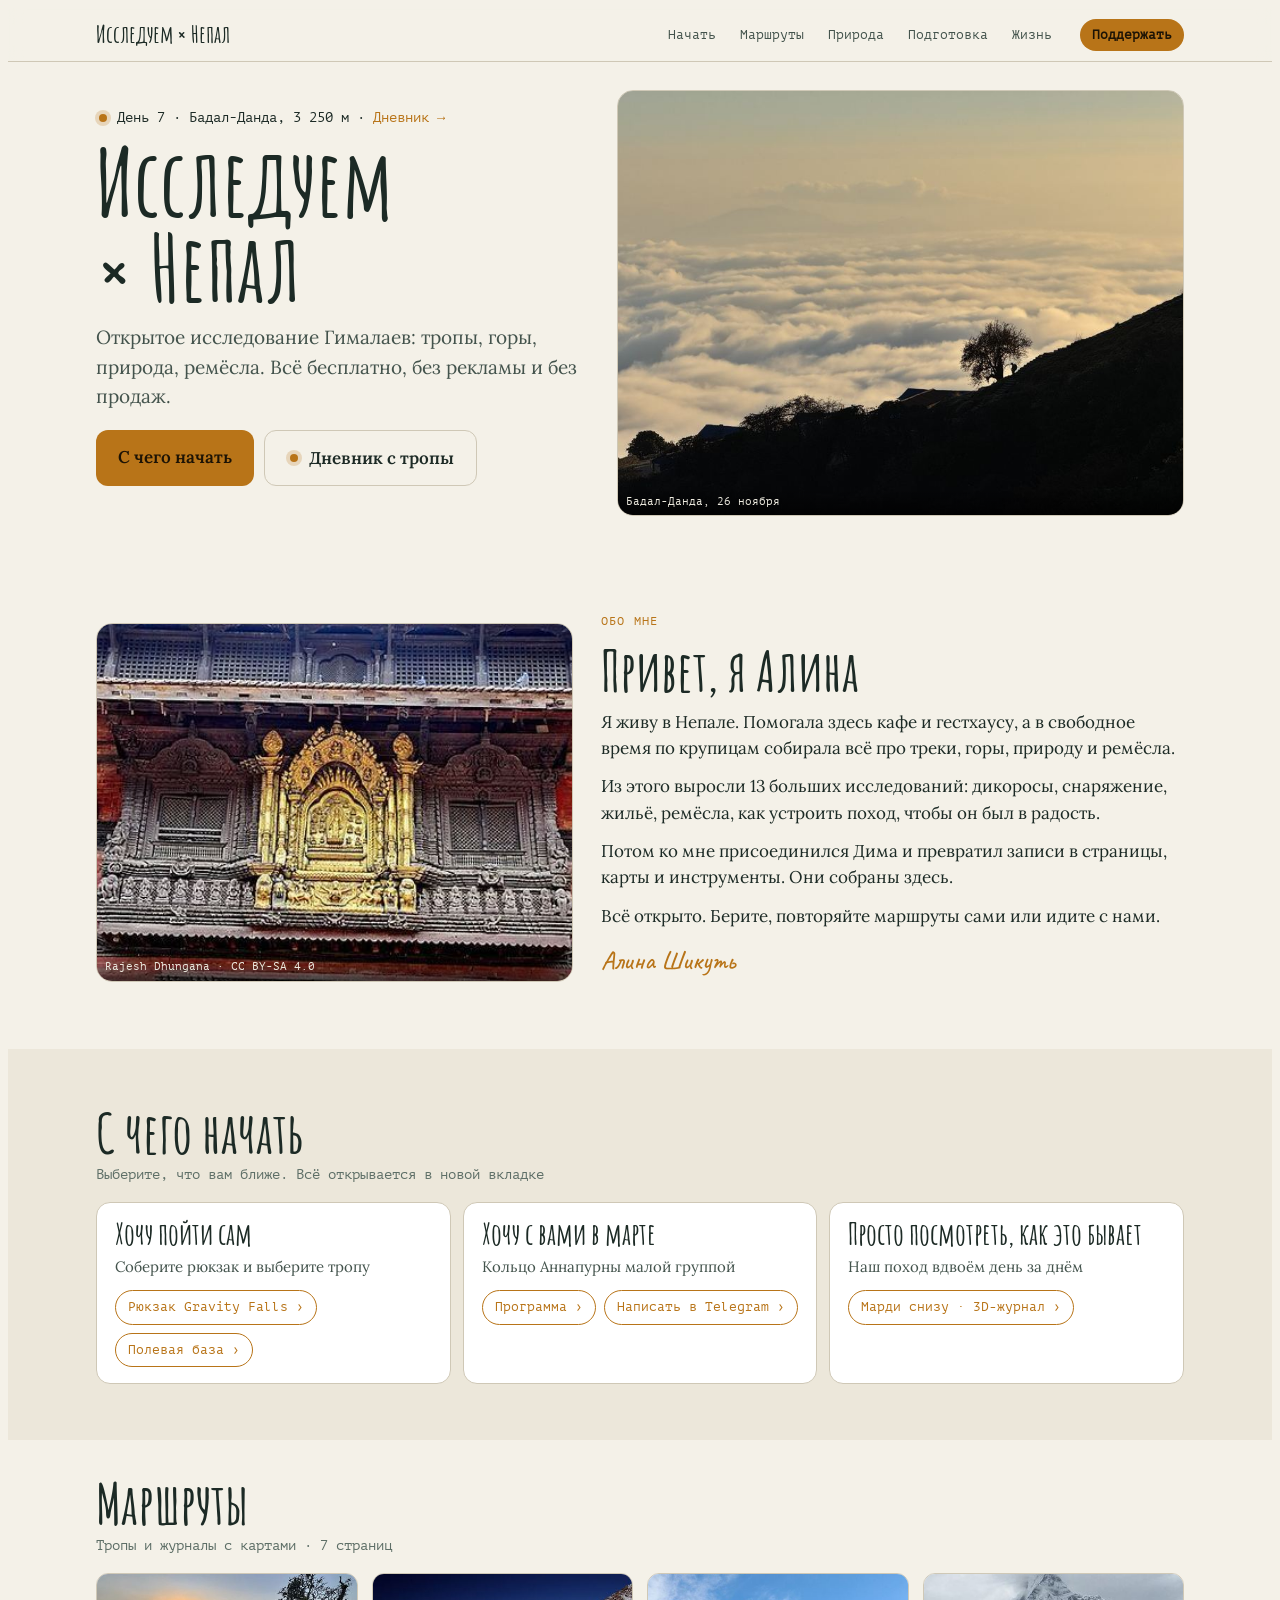
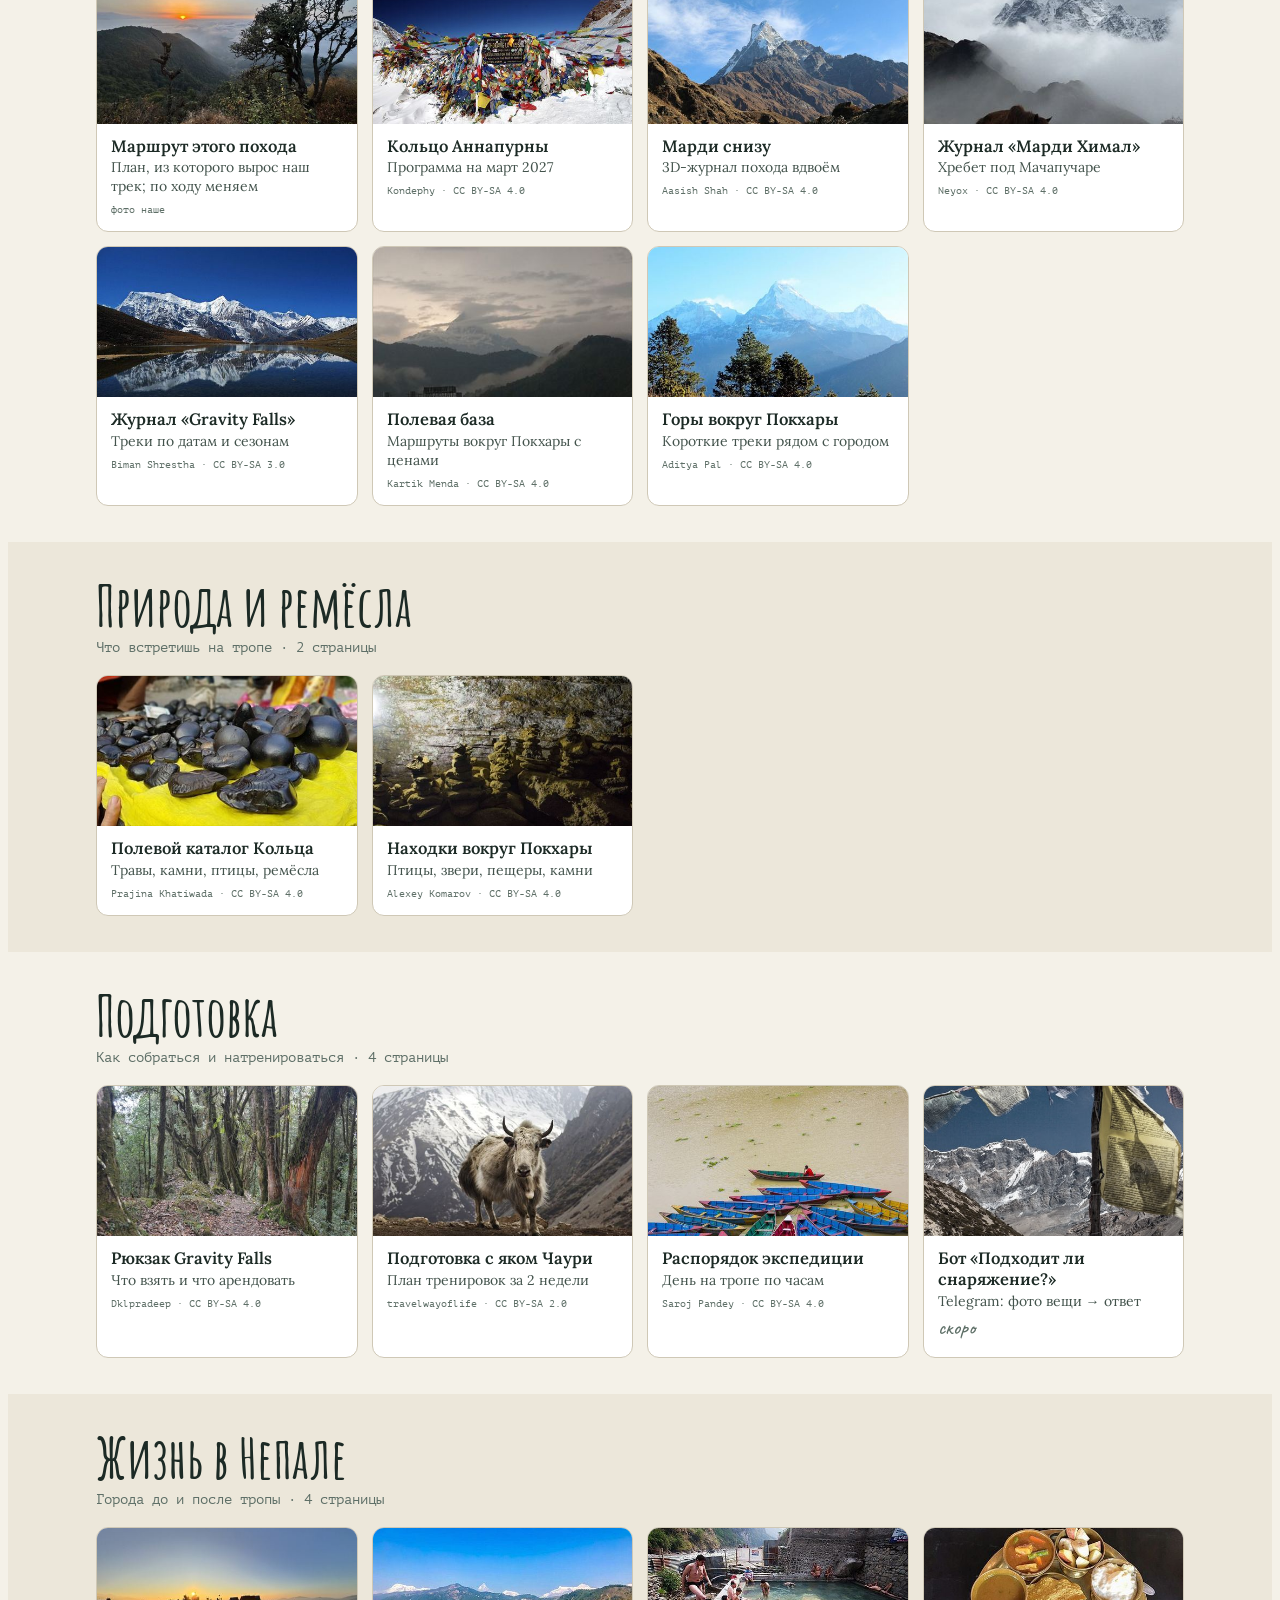
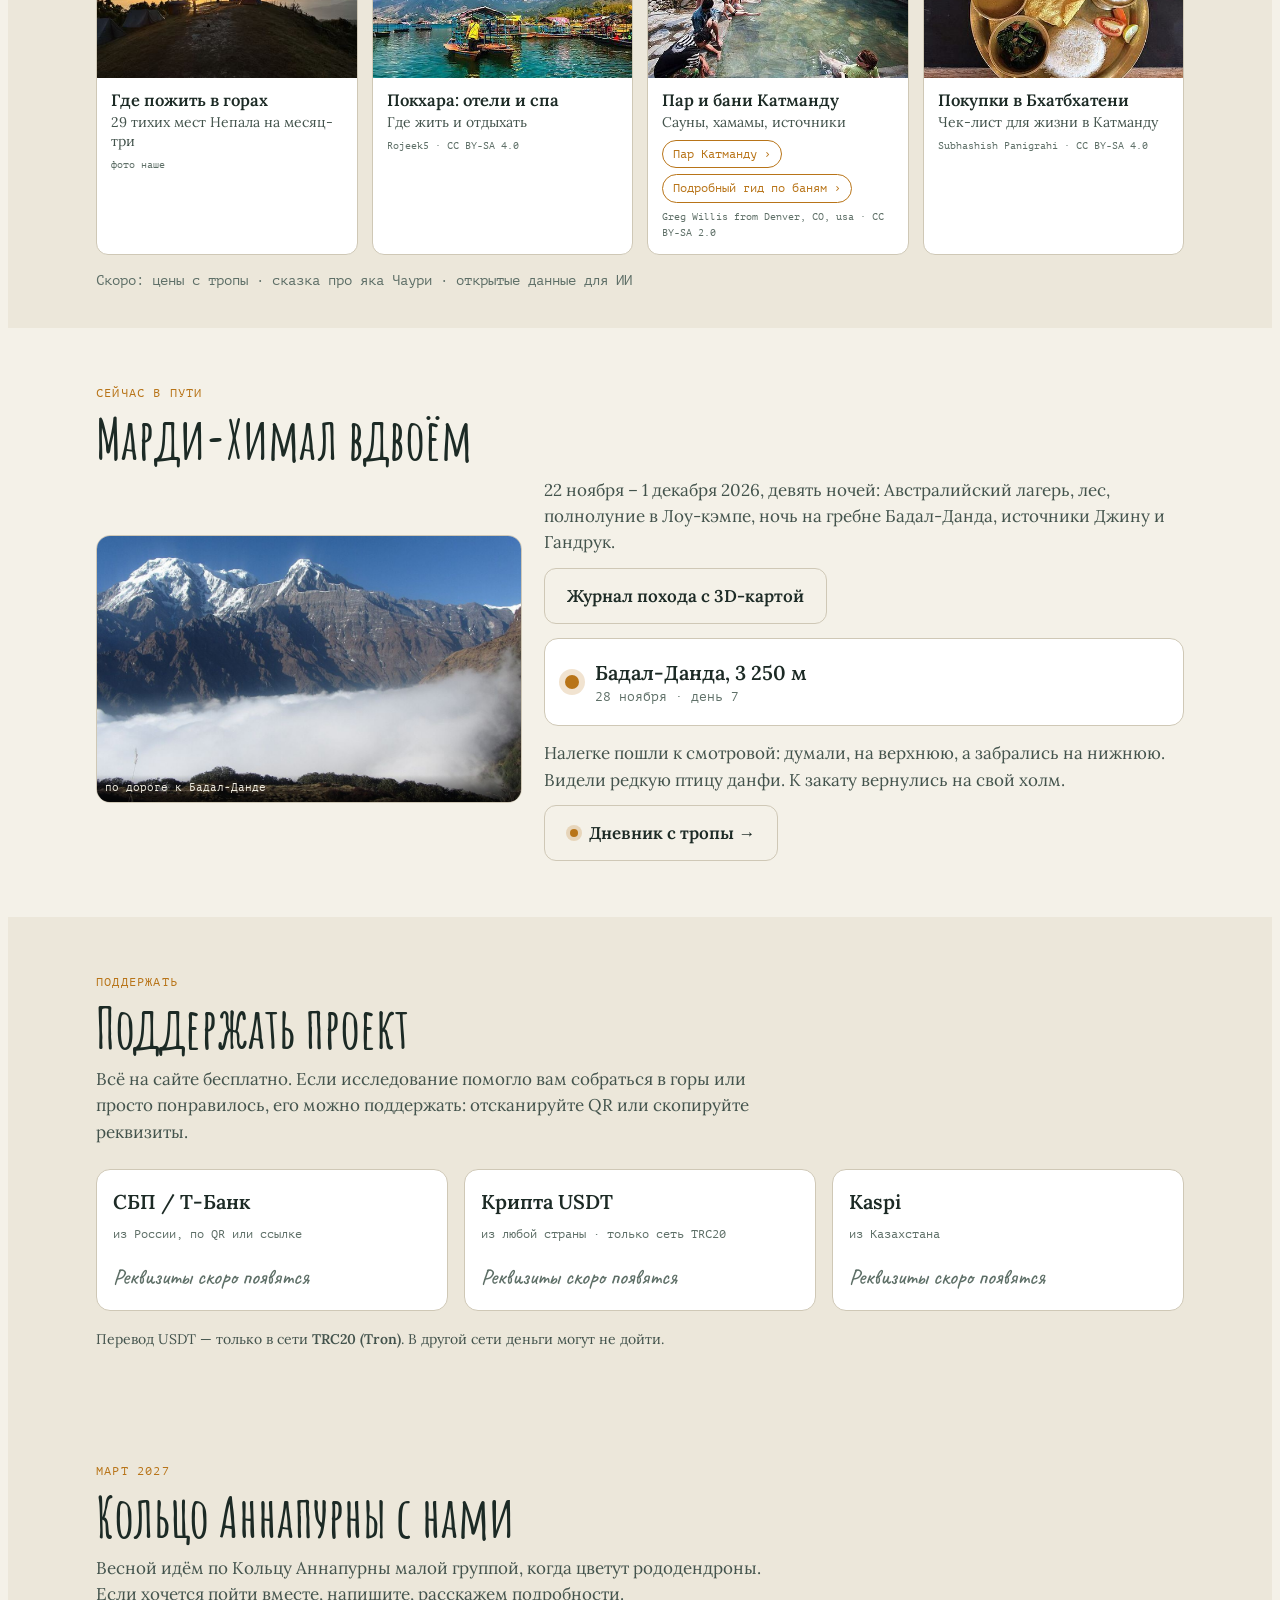
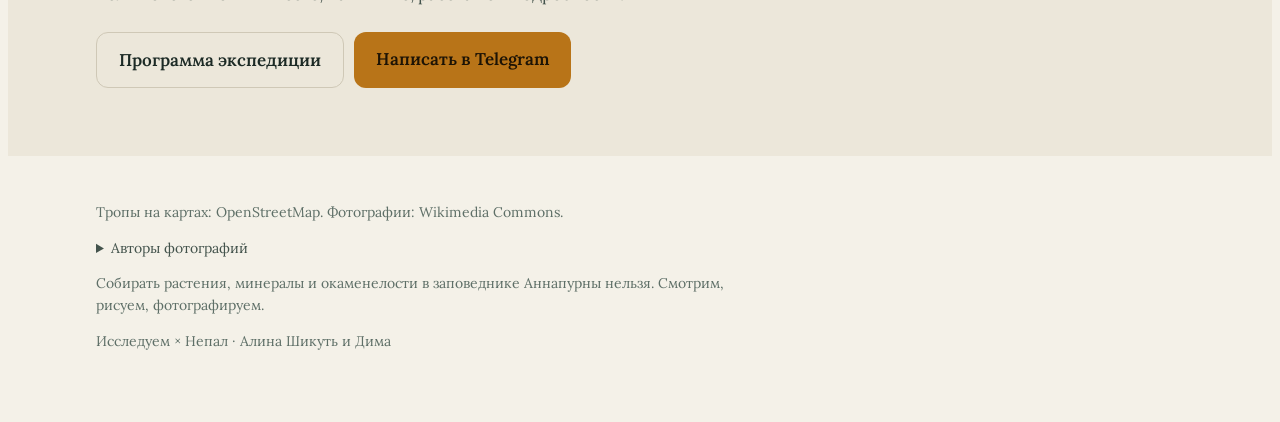
==== commit 7979ffa8: "Дневник: день 28 ноября, фото дня, быстрая загрузка первых карточек Co-Authored-By: Claude Fable 5.2" ====
--- a/nepal/index.html
+++ b/nepal/index.html
@@ -214,7 +214,7 @@
 
 <header class="hero" id="top"><div class="wrap hero-grid">
   <div>
-    <a class="trail-line" href="https://mrdmitrydouble.github.io/nine-nights/nepal/dnevnik/" target="_blank" rel="noopener"><span class="dot" aria-hidden="true"></span><span class="tl-t">День 6 · Бадал-Данда<span class="tl-h">, 3 250 м</span> · <b>Дневник →</b></span></a>
+    <a class="trail-line" href="https://mrdmitrydouble.github.io/nine-nights/nepal/dnevnik/" target="_blank" rel="noopener"><span class="dot" aria-hidden="true"></span><span class="tl-t">День 7 · Бадал-Данда<span class="tl-h">, 3 250 м</span> · <b>Дневник →</b></span></a>
     <h1>Исследуем × Непал</h1>
     <p class="note" style="font-size:19px;color:var(--soft);max-width:44ch;margin:0 0 18px">Открытое исследование Гималаев: тропы, горы, природа, ремёсла. Всё бесплатно, без рекламы и без продаж.</p>
     <div class="btns"><a class="btn" href="#start">С чего начать</a><a class="btn ghost btn-live" href="https://mrdmitrydouble.github.io/nine-nights/nepal/dnevnik/" target="_blank" rel="noopener"><span class="dot" aria-hidden="true"></span>Дневник с тропы</a></div>
@@ -254,7 +254,7 @@
       <p style="margin:0 0 12px;color:var(--soft)">22 ноября – 1 декабря 2026, девять ночей: Австралийский лагерь, лес, полнолуние в Лоу-кэмпе, ночь на гребне Бадал-Данда, источники Джину и Гандрук.</p>
       <a class="btn ghost" href="https://claude.ai/artifact/BsD2Wb9hThEWbv5UFD1Yqw" target="_blank" rel="noopener">Журнал похода с 3D-картой</a>
       <div class="status" id="status"><span class="dot" aria-hidden="true"></span><div><p class="st-place" id="st-place">Скоро начнём отмечать, где мы</p><p class="st-meta" id="st-meta">Выходим на тропу 22 ноября</p></div></div>
-      <p class="now-day">Попутчик, который спустился сверху, сказал, что лучший вид здесь. Остались. Алина: «Живём на облачке, из окна видно облачки».</p>
+      <p class="now-day">Налегке пошли к смотровой: думали, на верхнюю, а забрались на нижнюю. Видели редкую птицу данфи. К закату вернулись на свой холм.</p>
       <a class="btn ghost btn-live" href="https://mrdmitrydouble.github.io/nine-nights/nepal/dnevnik/" target="_blank" rel="noopener"><span class="dot" aria-hidden="true"></span>Дневник с тропы →</a>
     </div>
   </div>
@@ -292,7 +292,7 @@
   paypal: { url: "" },
   boosty: { url: "" }
 };  // реквизиты скрыты до сверки Алиной (настройки: реквизиты_публично)
-const STATUS = { date: "27 ноября", place: "Бадал-Данда, 3 250 м", note: "день 6" };     // «Где мы сейчас»
+const STATUS = { date: "28 ноября", place: "Бадал-Данда, 3 250 м", note: "день 7" };     // «Где мы сейчас»
 const CONTACT = { telegram: "@ashikut", whatsapp: "" };      // для записи на март
 
 (function(){
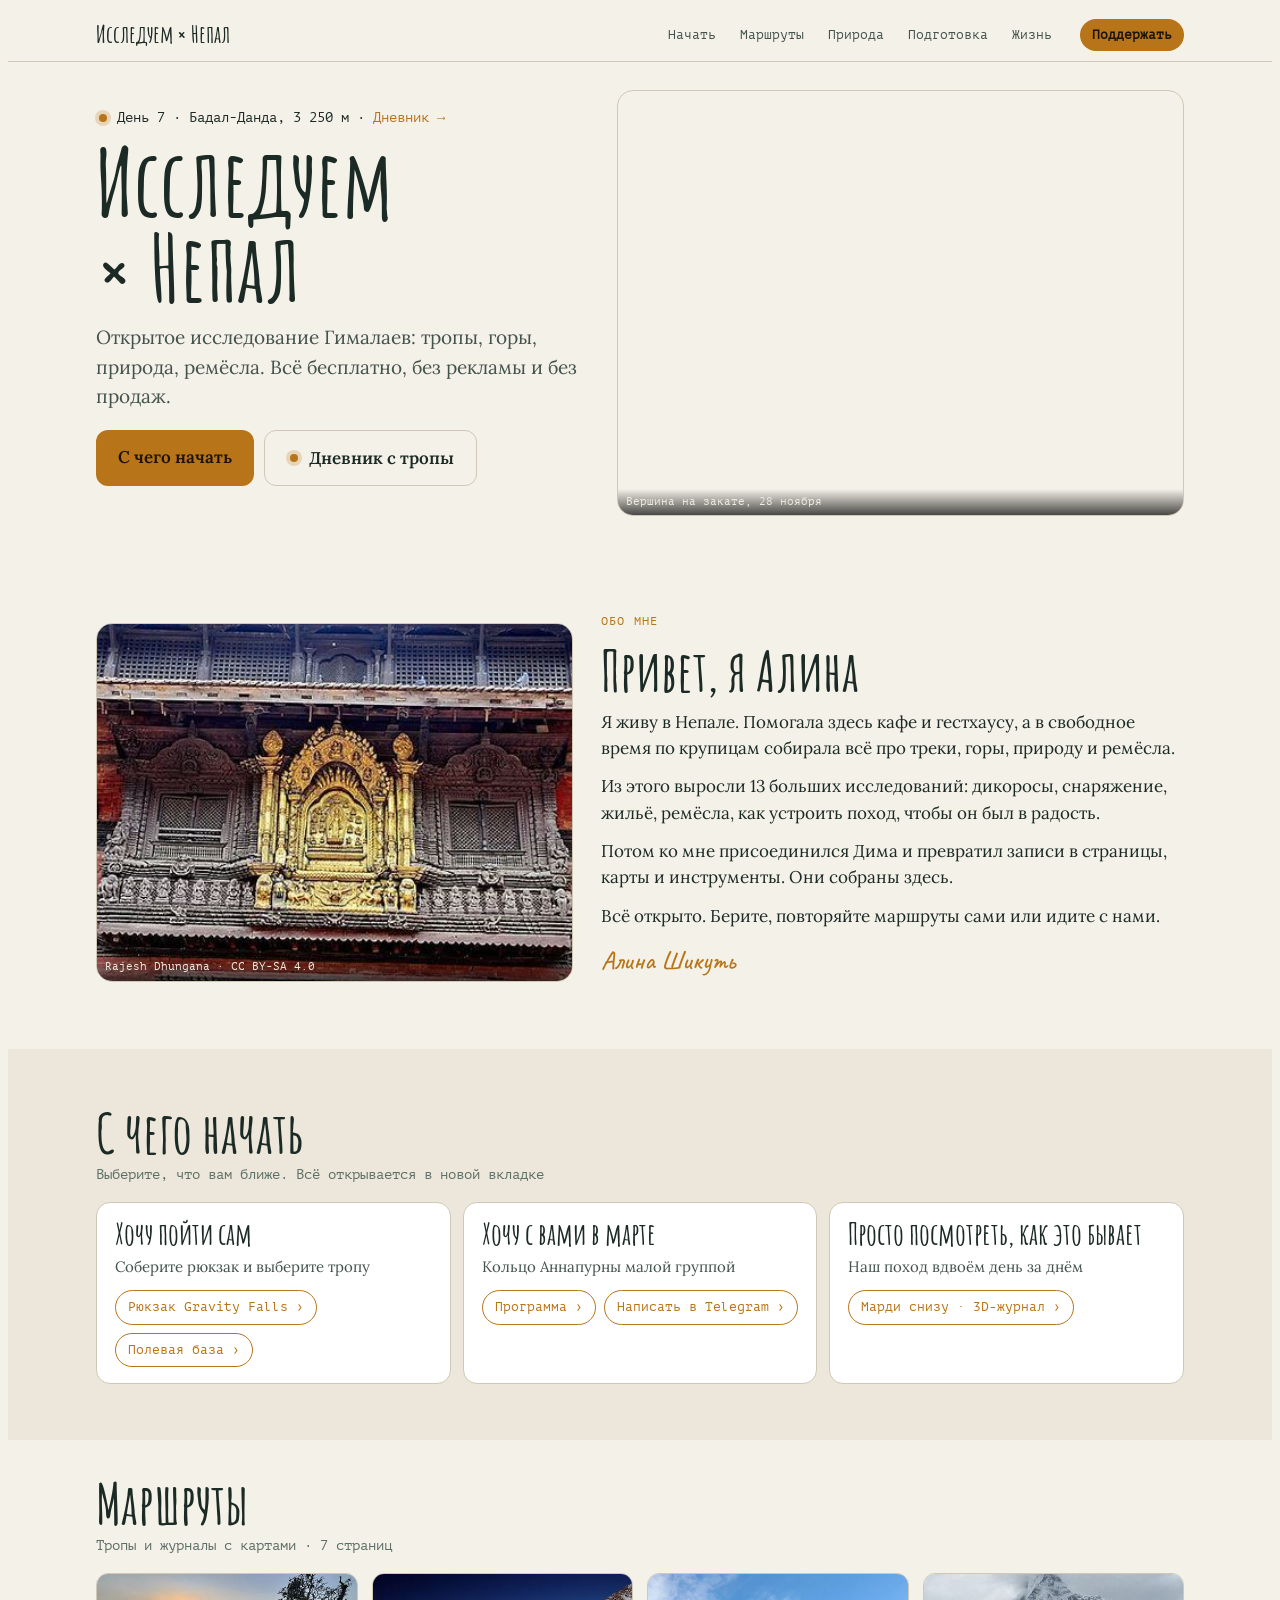
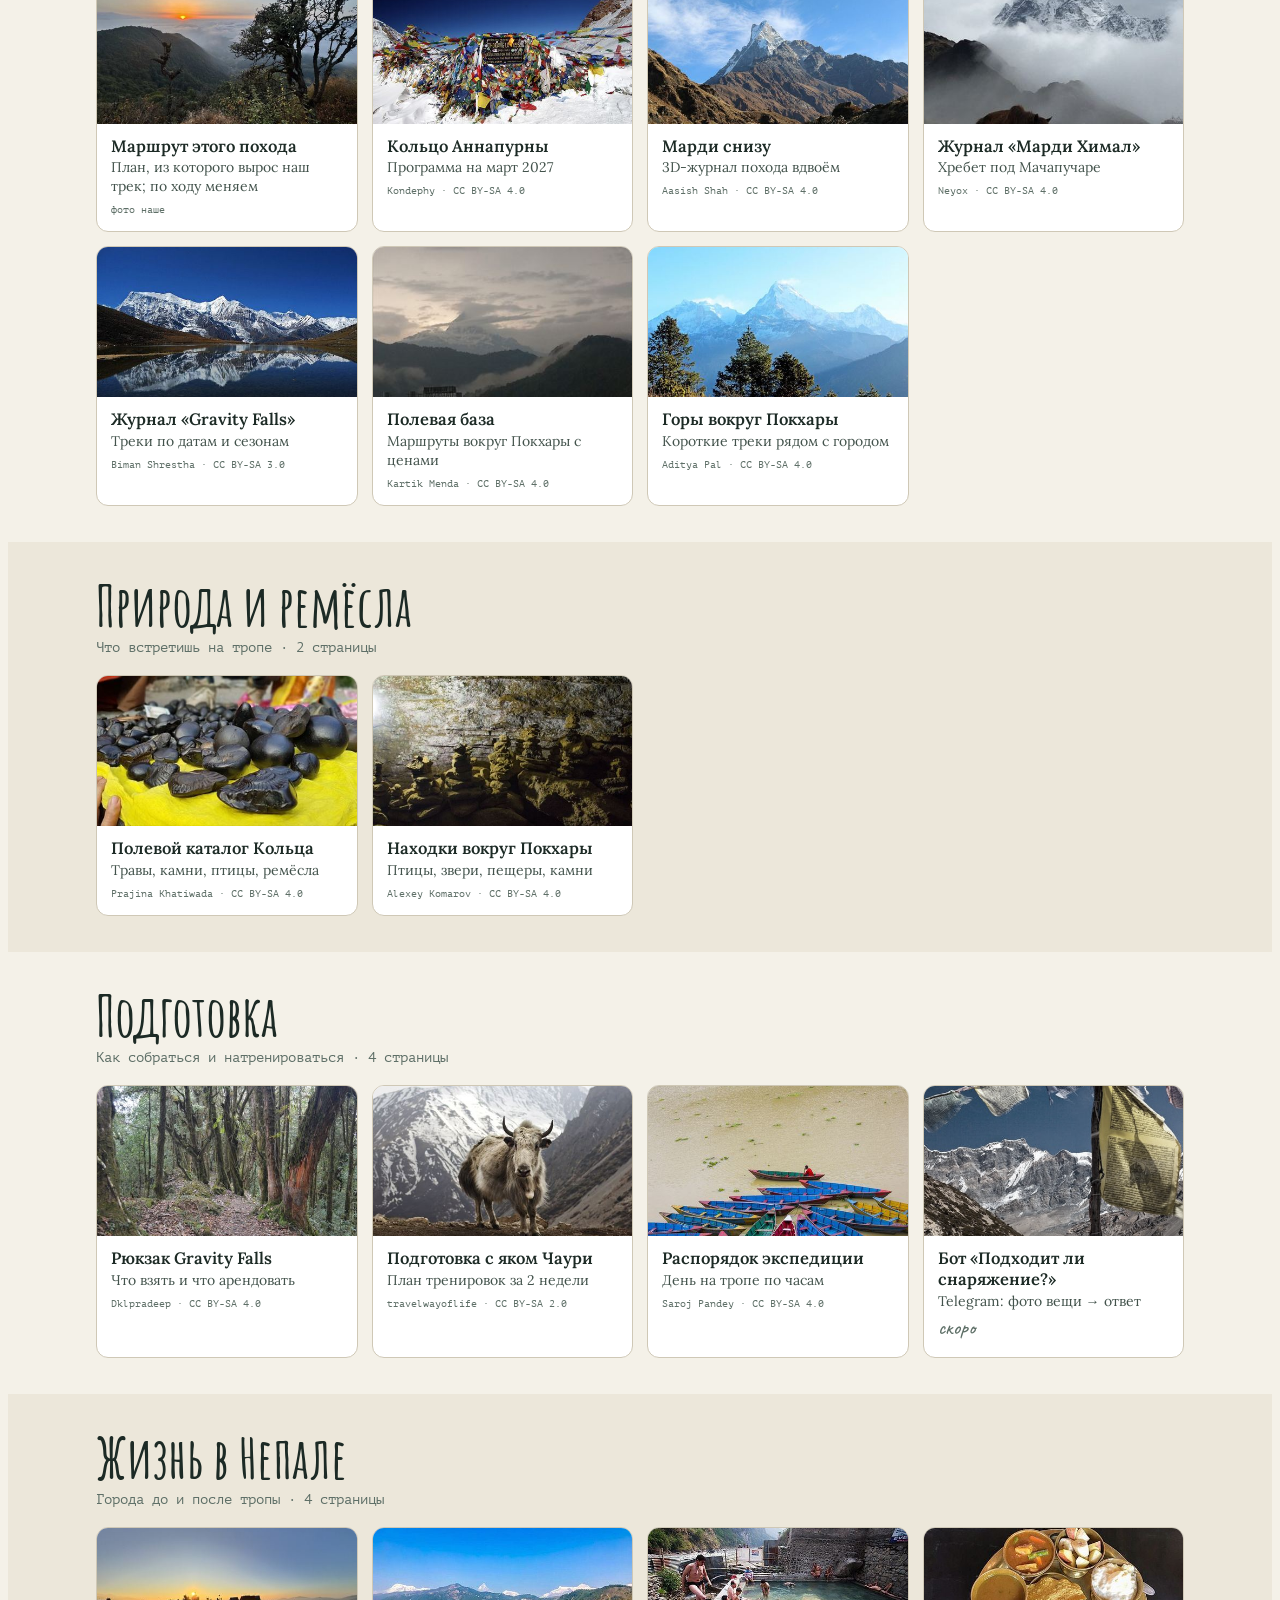
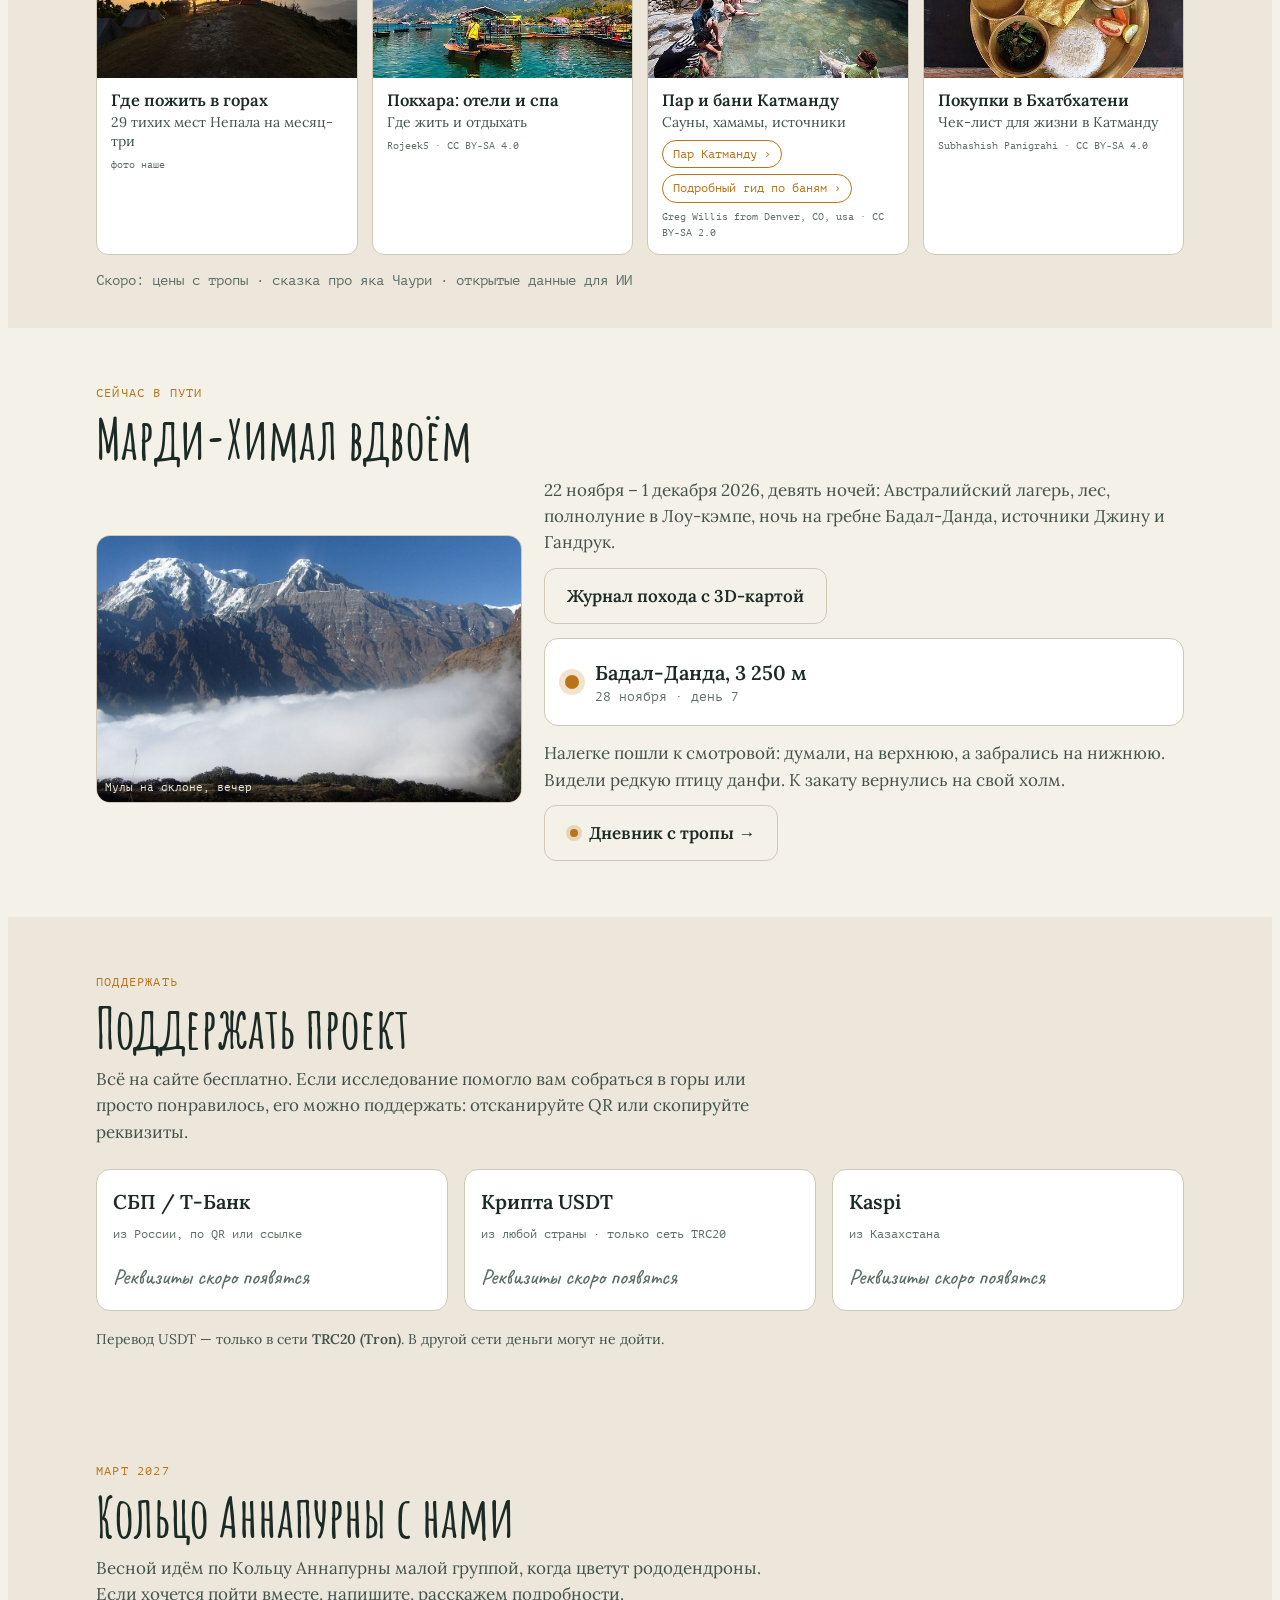
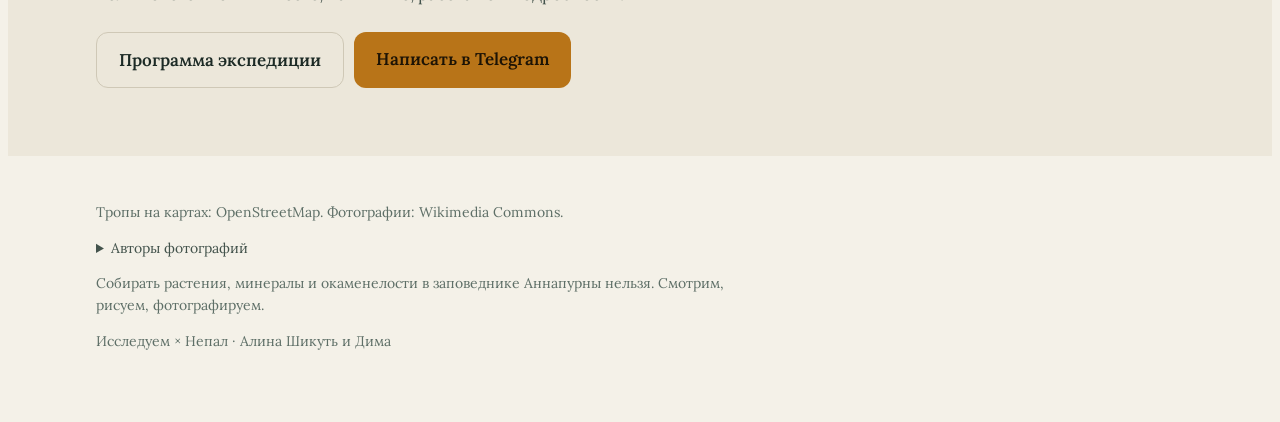
==== commit 3778d8c2: "Дневник: кадры дня листаются в карточке; сайт: шапка и «Сейчас в пути» из дневника; лёгкие фото Co-A" ====
--- a/nepal/index.html
+++ b/nepal/index.html
@@ -10,11 +10,11 @@
 <meta property="og:url" content="https://mrdmitrydouble.github.io/nine-nights/nepal/">
 <meta property="og:title" content="Исследуем × Непал">
 <meta property="og:description" content="Открытое исследование Гималаев: тропы, горы, природа, ремёсла. Всё бесплатно, без рекламы и без продаж.">
-<meta property="og:image" content="https://mrdmitrydouble.github.io/nine-nights/nepal/og.png">
+<meta property="og:image" content="https://mrdmitrydouble.github.io/nine-nights/nepal/og.jpg">
 <meta property="og:image:width" content="1200">
 <meta property="og:image:height" content="630">
 <meta name="twitter:card" content="summary_large_image">
-<link rel="preload" as="image" href="img/hero-800.jpg" imagesrcset="img/hero-800.jpg 800w, img/hero-1200.jpg 1200w" imagesizes="(max-width:760px) calc(100vw - 48px), 560px" fetchpriority="high">
+<link rel="preload" as="image" href="img/hero-480.jpg" imagesrcset="img/hero-480.jpg 480w, img/hero-720.jpg 720w" imagesizes="(max-width:760px) calc(100vw - 48px), 560px" fetchpriority="high">
 <link rel="preload" as="font" type="font/woff2" href="fonts/lora-cyrillic-400-normal.woff2" crossorigin>
 <link rel="preload" as="font" type="font/woff2" href="fonts/amatic-sc-cyrillic-700-normal.woff2" crossorigin>
 <title>Исследуем × Непал</title>
@@ -201,6 +201,8 @@
 @media (max-width:399px){.trail-line .tl-h{display:none}}
 .now-day{margin:14px 0 12px;color:var(--soft)}
 .soon-line{margin:16px 0 0;font-family:var(--mono);font-size:13.5px;color:var(--mist)}
+nav.top{background:var(--bg);-webkit-backdrop-filter:none;backdrop-filter:none} /* липкая шапка непрозрачная: текст под ней не просвечивает */
+section[id],header[id]{scroll-margin-top:calc(104px + env(safe-area-inset-top,0px))} /* якоря не уходят под липкую шапку */
 .hero figure img,.about-grid figure img,.now-grid figure img{height:auto} /* у файлов выпуска есть width/height: высоту даёт её aspect-ratio */
 </style>
 
@@ -219,7 +221,7 @@
     <p class="note" style="font-size:19px;color:var(--soft);max-width:44ch;margin:0 0 18px">Открытое исследование Гималаев: тропы, горы, природа, ремёсла. Всё бесплатно, без рекламы и без продаж.</p>
     <div class="btns"><a class="btn" href="#start">С чего начать</a><a class="btn ghost btn-live" href="https://mrdmitrydouble.github.io/nine-nights/nepal/dnevnik/" target="_blank" rel="noopener"><span class="dot" aria-hidden="true"></span>Дневник с тропы</a></div>
   </div>
-  <figure><img src="img/hero-1200.jpg" srcset="img/hero-800.jpg 800w, img/hero-1200.jpg 1200w" sizes="(max-width:760px) calc(100vw - 48px), 560px" width="1200" height="900" fetchpriority="high" decoding="async" alt="Море облаков под гребнем Бадал-Данды на закате"><span class="cr">Бадал-Данда, 26 ноября</span></figure>
+  <figure><img src="img/hero-720.jpg" srcset="img/hero-480.jpg 480w, img/hero-720.jpg 720w" sizes="(max-width:760px) calc(100vw - 48px), 560px" width="720" height="540" fetchpriority="high" decoding="async" alt="Вершина на закате"><span class="cr">Вершина на закате, 28 ноября</span></figure>
 </div></header>
 
 <section id="about"><div class="wrap about-grid">
@@ -249,7 +251,7 @@
   <p class="eyebrow">Сейчас в пути</p>
   <h2>Марди-Химал вдвоём</h2>
   <div class="now-grid">
-    <figure><img src="img/now.jpg" width="1200" height="674" width="1200" height="675" alt="Тропа к Бадал-Данде над морем облаков, впереди снежная вершина" loading="lazy" decoding="async"><span class="cr">по дороге к Бадал-Данде</span></figure>
+    <figure><img src="img/now.jpg" width="1200" height="674" width="1200" height="676" alt="Мулы на склоне, вечер" loading="lazy" decoding="async"><span class="cr">Мулы на склоне, вечер</span></figure>
     <div>
       <p style="margin:0 0 12px;color:var(--soft)">22 ноября – 1 декабря 2026, девять ночей: Австралийский лагерь, лес, полнолуние в Лоу-кэмпе, ночь на гребне Бадал-Данда, источники Джину и Гандрук.</p>
       <a class="btn ghost" href="https://claude.ai/artifact/BsD2Wb9hThEWbv5UFD1Yqw" target="_blank" rel="noopener">Журнал похода с 3D-картой</a>
@@ -278,7 +280,7 @@
 
 <footer><div class="wrap">
   <p>Тропы на картах: OpenStreetMap. Фотографии: Wikimedia Commons.</p>
-  <details class="credits"><summary>Авторы фотографий</summary><ul><li>Шапка: Бадал-Данда, 26 ноября</li><li>Обо мне: <a href="https://commons.wikimedia.org/wiki/File:Wood_Carving_Patan_Durbar_Gate_Window_Patan_Durbar_Square_Patan_Lalitpur_Nepal_Rajesh_Dhungana.jpg" target="_blank" rel="noopener">Rajesh Dhungana</a> · CC BY-SA 4.0</li><li>Кольцо Аннапурны: <a href="https://commons.wikimedia.org/wiki/File:Thorong_la.jpg" target="_blank" rel="noopener">Kondephy</a> · CC BY-SA 4.0</li><li>Марди снизу: <a href="https://commons.wikimedia.org/wiki/File:High_Camp_of_Mardi_Himal_Trek_03.jpg" target="_blank" rel="noopener">Aasish Shah</a> · CC BY-SA 4.0</li><li>Журнал «Марди Химал»: <a href="https://commons.wikimedia.org/wiki/File:Beauty_of_Mardi_Himal_Trek.jpg" target="_blank" rel="noopener">Neyox</a> · CC BY-SA 4.0</li><li>Журнал «Gravity Falls»: <a href="https://commons.wikimedia.org/wiki/File:Ice_Lake_above_Manang.jpg" target="_blank" rel="noopener">Biman Shrestha</a> · CC BY-SA 3.0</li><li>Полевая база: <a href="https://commons.wikimedia.org/wiki/File:WLENepal_Machapuchare_from_Phewa_Lake.jpg" target="_blank" rel="noopener">Kartik Menda</a> · CC BY-SA 4.0</li><li>Горы вокруг Покхары: <a href="https://commons.wikimedia.org/wiki/File:Sunrise_from_Poon_Hill,_Ghorepani.jpg" target="_blank" rel="noopener">Aditya Pal</a> · CC BY-SA 4.0</li><li>Полевой каталог Кольца: <a href="https://commons.wikimedia.org/wiki/File:Saligram_stones,_Kaligandaki.jpg" target="_blank" rel="noopener">Prajina Khatiwada</a> · CC BY-SA 4.0</li><li>Находки вокруг Покхары: <a href="https://commons.wikimedia.org/wiki/File:Mahendra_Cave,_Pokhara,_February_2015.jpg" target="_blank" rel="noopener">Alexey Komarov</a> · CC BY-SA 4.0</li><li>Рюкзак Gravity Falls: <a href="https://commons.wikimedia.org/wiki/File:Mardi_himal_treak_area.jpg" target="_blank" rel="noopener">Dklpradeep</a> · CC BY-SA 4.0</li><li>Подготовка с яком Чаури: <a href="https://commons.wikimedia.org/wiki/File:Bos_grunniens_at_Letdar_on_Annapurna_Circuit.jpg" target="_blank" rel="noopener">travelwayoflife</a> · CC BY-SA 2.0</li><li>Распорядок экспедиции: <a href="https://commons.wikimedia.org/wiki/File:Colorful_Boats_waiting_in_the_bank_of_Fewa_Lake,_Pokhara_during_rainy_season._(By_Saroj_Pandey).jpg" target="_blank" rel="noopener">Saroj Pandey</a> · CC BY-SA 4.0</li><li>Бот «Подходит ли снаряжение?»: <a href="https://commons.wikimedia.org/wiki/File:Chulu_West,_prayer_flags_(4521534960).jpg" target="_blank" rel="noopener">Greg Willis from Denver, CO, usa</a> · CC BY-SA 2.0</li><li>Покхара: отели и спа: <a href="https://commons.wikimedia.org/wiki/File:Lakeside_View.jpg" target="_blank" rel="noopener">Rojeek5</a> · CC BY-SA 4.0</li><li>Пар и бани Катманду: <a href="https://commons.wikimedia.org/wiki/File:Hot_Spring_at_Tatopani_(4523585441).jpg" target="_blank" rel="noopener">Greg Willis from Denver, CO, usa</a> · CC BY-SA 2.0</li><li>Покупки в Бхатбхатени: <a href="https://commons.wikimedia.org/wiki/File:Nepali_dal-bhat-tarkari.jpg" target="_blank" rel="noopener">Subhashish Panigrahi</a> · CC BY-SA 4.0</li></ul></details>
+  <details class="credits"><summary>Авторы фотографий</summary><ul><li>Шапка: Вершина на закате, 28 ноября</li><li>Обо мне: <a href="https://commons.wikimedia.org/wiki/File:Wood_Carving_Patan_Durbar_Gate_Window_Patan_Durbar_Square_Patan_Lalitpur_Nepal_Rajesh_Dhungana.jpg" target="_blank" rel="noopener">Rajesh Dhungana</a> · CC BY-SA 4.0</li><li>Кольцо Аннапурны: <a href="https://commons.wikimedia.org/wiki/File:Thorong_la.jpg" target="_blank" rel="noopener">Kondephy</a> · CC BY-SA 4.0</li><li>Марди снизу: <a href="https://commons.wikimedia.org/wiki/File:High_Camp_of_Mardi_Himal_Trek_03.jpg" target="_blank" rel="noopener">Aasish Shah</a> · CC BY-SA 4.0</li><li>Журнал «Марди Химал»: <a href="https://commons.wikimedia.org/wiki/File:Beauty_of_Mardi_Himal_Trek.jpg" target="_blank" rel="noopener">Neyox</a> · CC BY-SA 4.0</li><li>Журнал «Gravity Falls»: <a href="https://commons.wikimedia.org/wiki/File:Ice_Lake_above_Manang.jpg" target="_blank" rel="noopener">Biman Shrestha</a> · CC BY-SA 3.0</li><li>Полевая база: <a href="https://commons.wikimedia.org/wiki/File:WLENepal_Machapuchare_from_Phewa_Lake.jpg" target="_blank" rel="noopener">Kartik Menda</a> · CC BY-SA 4.0</li><li>Горы вокруг Покхары: <a href="https://commons.wikimedia.org/wiki/File:Sunrise_from_Poon_Hill,_Ghorepani.jpg" target="_blank" rel="noopener">Aditya Pal</a> · CC BY-SA 4.0</li><li>Полевой каталог Кольца: <a href="https://commons.wikimedia.org/wiki/File:Saligram_stones,_Kaligandaki.jpg" target="_blank" rel="noopener">Prajina Khatiwada</a> · CC BY-SA 4.0</li><li>Находки вокруг Покхары: <a href="https://commons.wikimedia.org/wiki/File:Mahendra_Cave,_Pokhara,_February_2015.jpg" target="_blank" rel="noopener">Alexey Komarov</a> · CC BY-SA 4.0</li><li>Рюкзак Gravity Falls: <a href="https://commons.wikimedia.org/wiki/File:Mardi_himal_treak_area.jpg" target="_blank" rel="noopener">Dklpradeep</a> · CC BY-SA 4.0</li><li>Подготовка с яком Чаури: <a href="https://commons.wikimedia.org/wiki/File:Bos_grunniens_at_Letdar_on_Annapurna_Circuit.jpg" target="_blank" rel="noopener">travelwayoflife</a> · CC BY-SA 2.0</li><li>Распорядок экспедиции: <a href="https://commons.wikimedia.org/wiki/File:Colorful_Boats_waiting_in_the_bank_of_Fewa_Lake,_Pokhara_during_rainy_season._(By_Saroj_Pandey).jpg" target="_blank" rel="noopener">Saroj Pandey</a> · CC BY-SA 4.0</li><li>Бот «Подходит ли снаряжение?»: <a href="https://commons.wikimedia.org/wiki/File:Chulu_West,_prayer_flags_(4521534960).jpg" target="_blank" rel="noopener">Greg Willis from Denver, CO, usa</a> · CC BY-SA 2.0</li><li>Покхара: отели и спа: <a href="https://commons.wikimedia.org/wiki/File:Lakeside_View.jpg" target="_blank" rel="noopener">Rojeek5</a> · CC BY-SA 4.0</li><li>Пар и бани Катманду: <a href="https://commons.wikimedia.org/wiki/File:Hot_Spring_at_Tatopani_(4523585441).jpg" target="_blank" rel="noopener">Greg Willis from Denver, CO, usa</a> · CC BY-SA 2.0</li><li>Покупки в Бхатбхатени: <a href="https://commons.wikimedia.org/wiki/File:Nepali_dal-bhat-tarkari.jpg" target="_blank" rel="noopener">Subhashish Panigrahi</a> · CC BY-SA 4.0</li></ul></details>
   <p>Собирать растения, минералы и окаменелости в заповеднике Аннапурны нельзя. Смотрим, рисуем, фотографируем.</p>
   <p>Исследуем × Непал · Алина Шикуть и Дима</p>
 </div></footer>
